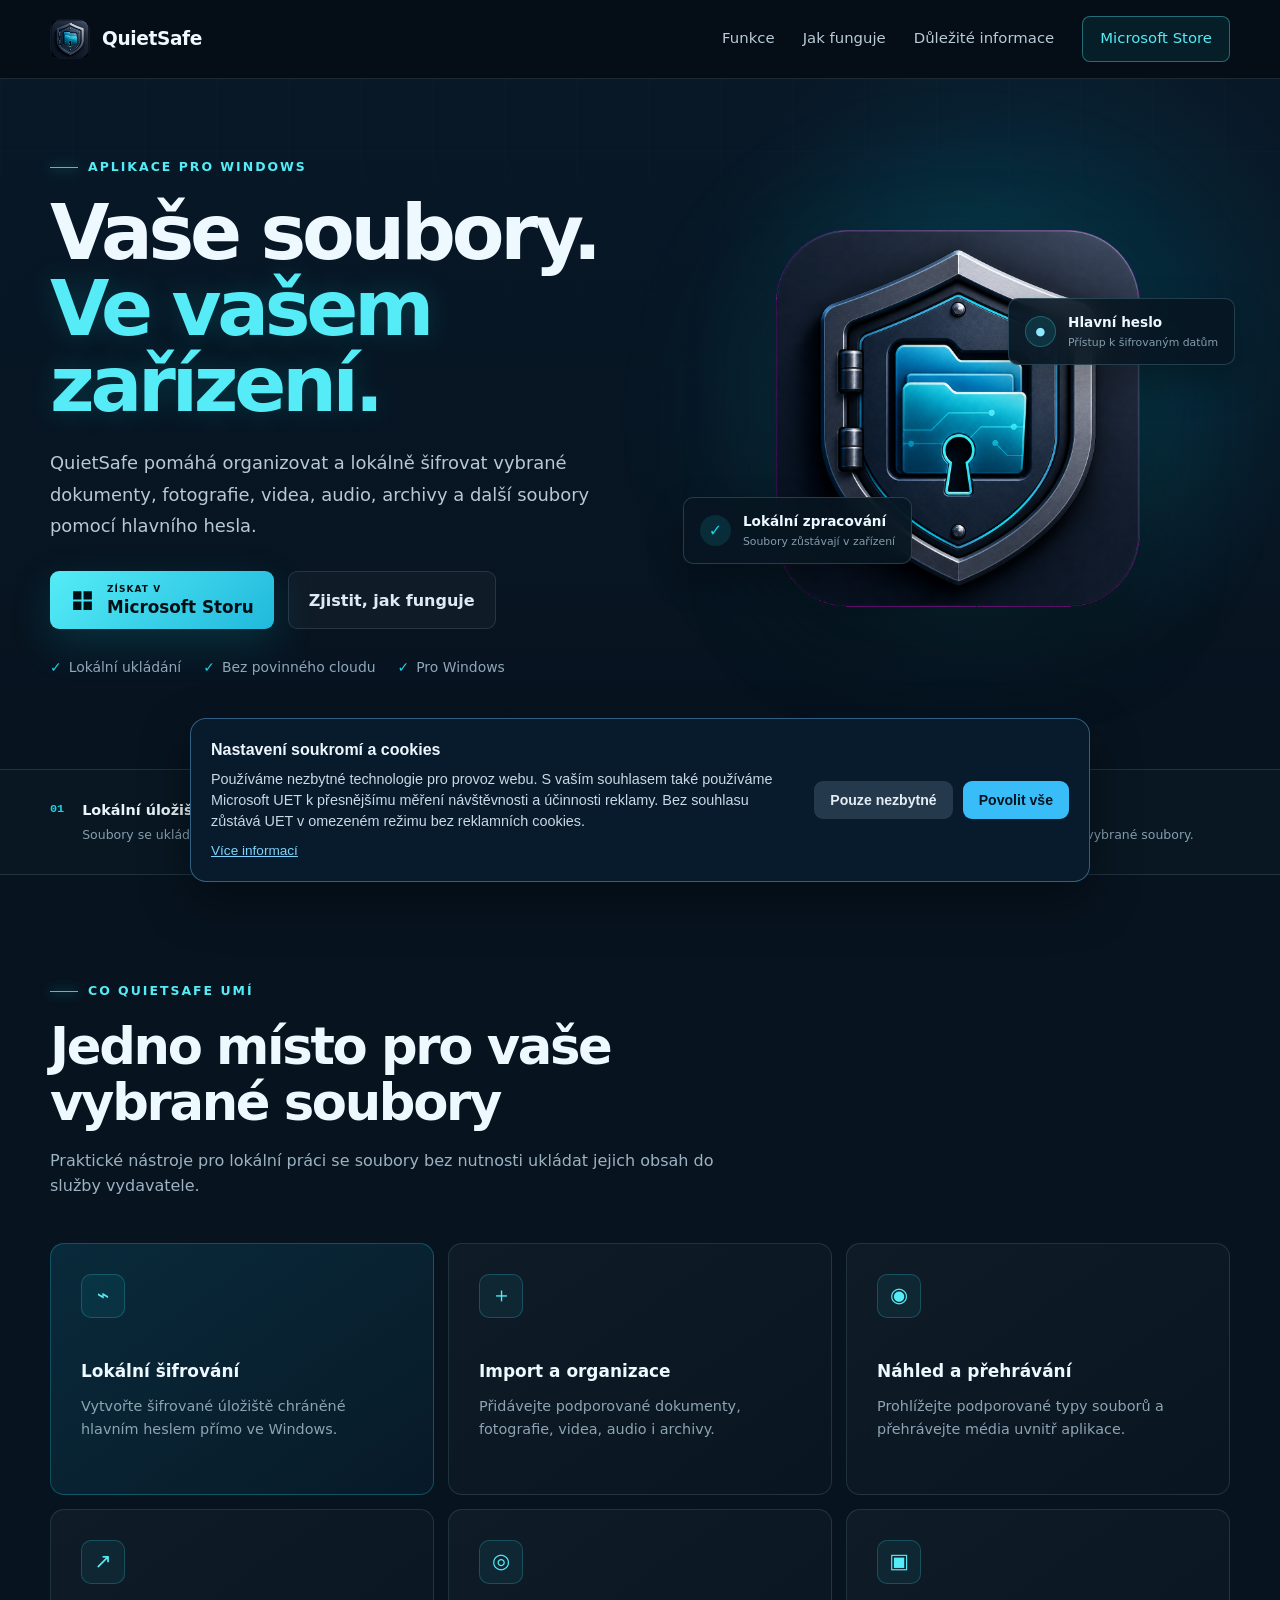
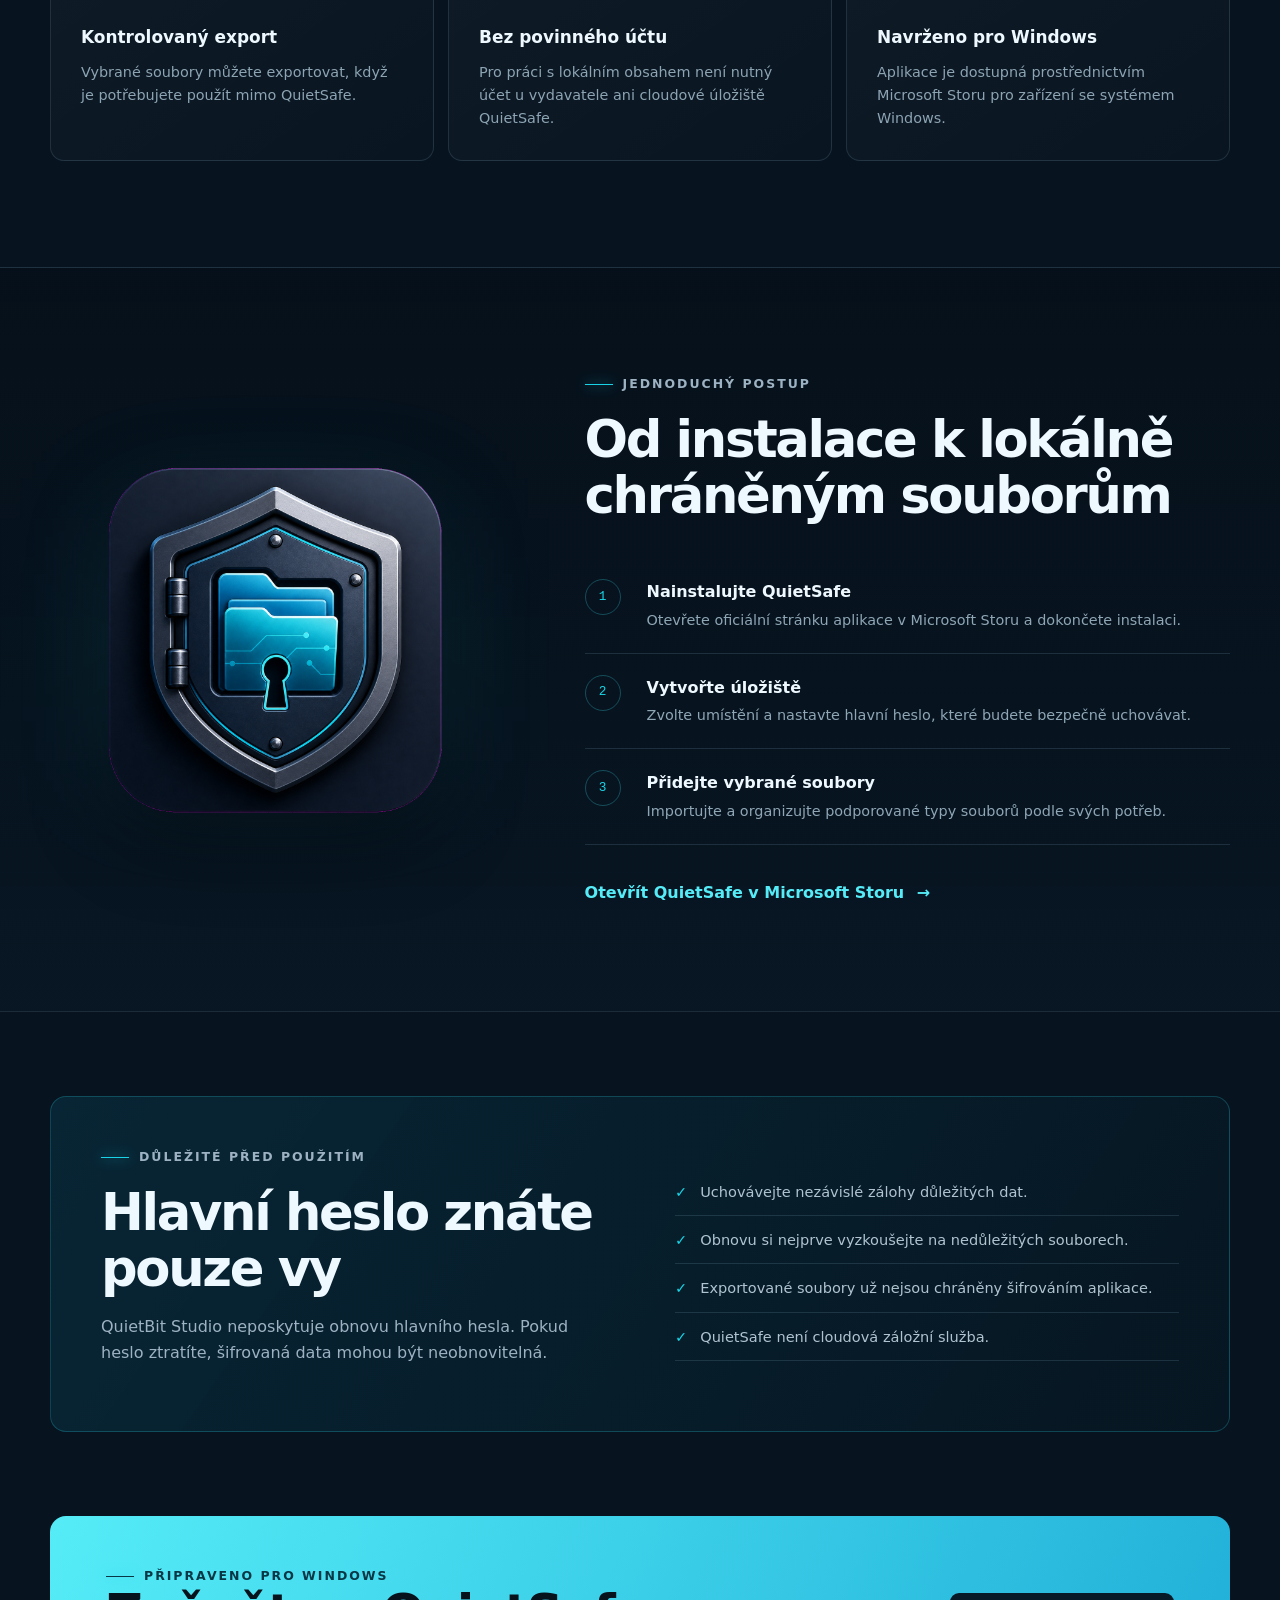
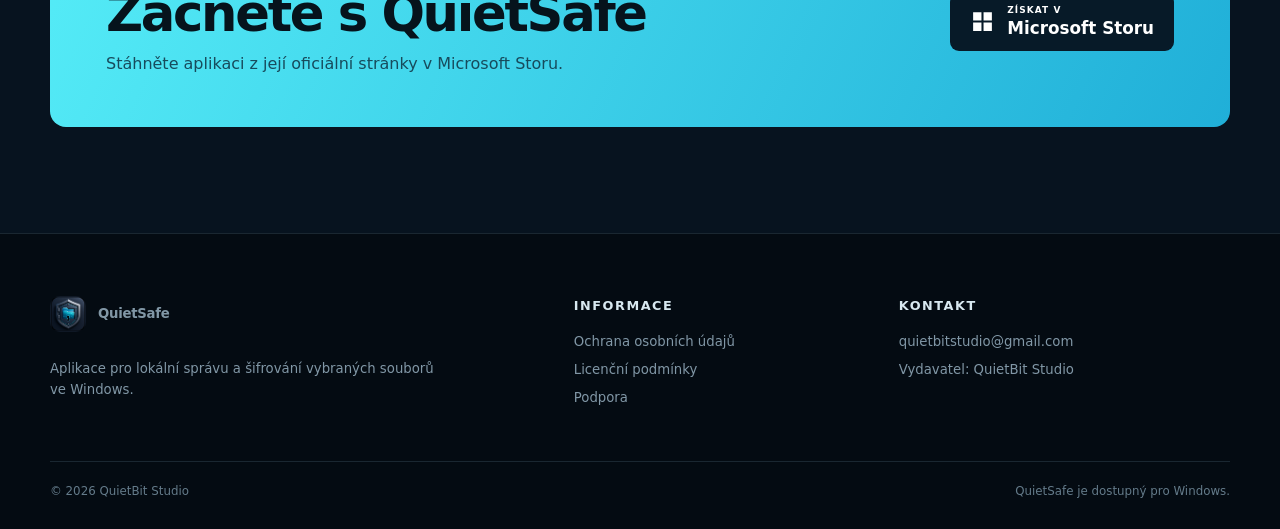
==== index.html @ f108e429 "Add branded favicon and Google Ads logo" ====
<!doctype html>
<html lang="cs">
<head>
  <!-- Google tag (gtag.js) -->
  <script async src="https://www.googletagmanager.com/gtag/js?id=AW-18332590954"></script>
  <script>
    window.dataLayer = window.dataLayer || [];
    function gtag(){dataLayer.push(arguments);}
    gtag('js', new Date());

    gtag('config', 'AW-18332590954');
  </script>
  <meta charset="utf-8">
  <meta name="viewport" content="width=device-width, initial-scale=1">
  <title>QuietSafe pro Windows | Lokální šifrování souborů</title>
  <meta name="description" content="QuietSafe pomáhá spravovat a lokálně šifrovat vybrané dokumenty, fotografie a další soubory ve Windows. Stáhněte aplikaci z Microsoft Storu.">
  <link rel="canonical" href="https://quietbitstudio.cz/">
  <meta property="og:type" content="website">
  <meta property="og:locale" content="cs_CZ">
  <meta property="og:title" content="QuietSafe pro Windows">
  <meta property="og:description" content="Lokální správa a šifrování vybraných souborů ve Windows.">
  <meta property="og:url" content="https://quietbitstudio.cz/">
  <meta property="og:image" content="https://quietbitstudio.cz/assets/quietsafe-cover.png">
  <meta name="theme-color" content="#07131f">
  <link rel="icon" type="image/png" sizes="96x96" href="/favicon-96x96.png">
  <link rel="apple-touch-icon" sizes="180x180" href="/apple-touch-icon.png">
  <link rel="stylesheet" href="styles.css">
  <link rel="stylesheet" href="uet-consent.css">
  <script src="uet-consent.js"></script>
  <script type="application/ld+json">
  {
    "@context": "https://schema.org",
    "@type": "SoftwareApplication",
    "name": "QuietSafe",
    "applicationCategory": "SecurityApplication",
    "operatingSystem": "Windows",
    "description": "Aplikace pro lokální správu a šifrování vybraných souborů ve Windows.",
    "publisher": {
      "@type": "Organization",
      "name": "QuietBit Studio",
      "url": "https://quietbitstudio.cz/",
      "logo": "https://quietbitstudio.cz/assets/quietsafe-business-logo-1200.png"
    },
    "downloadUrl": "https://apps.microsoft.com/detail/9PLM3BWGZHS3?hl=cs-CZ&gl=CZ"
  }
  </script>
</head>
<body>
  <a class="skip-link" href="#obsah">Přejít na obsah</a>
  <header class="site-header">
    <div class="container nav-wrap">
      <a class="brand" href="#top" aria-label="QuietSafe – úvod">
        <img src="assets/quietsafe-icon.png" alt="" width="40" height="40">
        <span>QuietSafe</span>
      </a>
      <nav aria-label="Hlavní navigace">
        <a href="#funkce">Funkce</a>
        <a href="#jak-funguje">Jak funguje</a>
        <a href="#dulezite">Důležité informace</a>
        <a class="nav-cta" href="https://apps.microsoft.com/detail/9PLM3BWGZHS3?hl=cs-CZ&gl=CZ">Microsoft Store</a>
      </nav>
    </div>
  </header>

  <main id="obsah">
    <section class="hero" id="top">
      <div class="container hero-grid">
        <div class="hero-copy">
          <p class="eyebrow"><span></span> Aplikace pro Windows</p>
          <h1>Vaše soubory.<br><em>Ve vašem zařízení.</em></h1>
          <p class="hero-lead">QuietSafe pomáhá organizovat a lokálně šifrovat vybrané dokumenty, fotografie, videa, audio, archivy a další soubory pomocí hlavního hesla.</p>
          <div class="hero-actions">
            <a class="button primary" href="https://apps.microsoft.com/detail/9PLM3BWGZHS3?hl=cs-CZ&gl=CZ">
              <svg aria-hidden="true" viewBox="0 0 24 24"><path d="M3 3h8v8H3V3Zm10 0h8v8h-8V3ZM3 13h8v8H3v-8Zm10 0h8v8h-8v-8Z"/></svg>
              <span><small>ZÍSKAT V</small>Microsoft Storu</span>
            </a>
            <a class="button secondary" href="#jak-funguje">Zjistit, jak funguje</a>
          </div>
          <ul class="hero-points" aria-label="Hlavní vlastnosti">
            <li>Lokální ukládání</li>
            <li>Bez povinného cloudu</li>
            <li>Pro Windows</li>
          </ul>
        </div>
        <div class="hero-visual" aria-label="Ilustrace aplikace QuietSafe">
          <div class="glow"></div>
          <img src="assets/quietsafe-shield-clean.png" alt="Symbol QuietSafe – složky uvnitř ochranného štítu" width="1254" height="1254">
          <div class="status-card status-one"><span class="status-icon">✓</span><div><strong>Lokální zpracování</strong><small>Soubory zůstávají v zařízení</small></div></div>
          <div class="status-card status-two"><span class="status-icon key">●</span><div><strong>Hlavní heslo</strong><small>Přístup k šifrovaným datům</small></div></div>
        </div>
      </div>
    </section>

    <section class="trust-strip" aria-label="Shrnutí ochrany soukromí">
      <div class="container trust-grid">
        <div><strong>01</strong><span><b>Lokální úložiště</b>Soubory se ukládají na vašem zařízení.</span></div>
        <div><strong>02</strong><span><b>Bez služby QuietSafe Cloud</b>Soubory ani klíče se neposílají vydavateli.</span></div>
        <div><strong>03</strong><span><b>Vy rozhodujete</b>Importujete a exportujete jen vybrané soubory.</span></div>
      </div>
    </section>

    <section class="section" id="funkce">
      <div class="container">
        <div class="section-heading">
          <p class="eyebrow"><span></span> Co QuietSafe umí</p>
          <h2>Jedno místo pro vaše vybrané soubory</h2>
          <p>Praktické nástroje pro lokální práci se soubory bez nutnosti ukládat jejich obsah do služby vydavatele.</p>
        </div>
        <div class="feature-grid">
          <article class="feature-card featured">
            <div class="feature-icon">⌁</div>
            <h3>Lokální šifrování</h3>
            <p>Vytvořte šifrované úložiště chráněné hlavním heslem přímo ve Windows.</p>
          </article>
          <article class="feature-card">
            <div class="feature-icon">＋</div>
            <h3>Import a organizace</h3>
            <p>Přidávejte podporované dokumenty, fotografie, videa, audio i archivy.</p>
          </article>
          <article class="feature-card">
            <div class="feature-icon">◉</div>
            <h3>Náhled a přehrávání</h3>
            <p>Prohlížejte podporované typy souborů a přehrávejte média uvnitř aplikace.</p>
          </article>
          <article class="feature-card">
            <div class="feature-icon">↗</div>
            <h3>Kontrolovaný export</h3>
            <p>Vybrané soubory můžete exportovat, když je potřebujete použít mimo QuietSafe.</p>
          </article>
          <article class="feature-card">
            <div class="feature-icon">◎</div>
            <h3>Bez povinného účtu</h3>
            <p>Pro práci s lokálním obsahem není nutný účet u vydavatele ani cloudové úložiště QuietSafe.</p>
          </article>
          <article class="feature-card">
            <div class="feature-icon">▣</div>
            <h3>Navrženo pro Windows</h3>
            <p>Aplikace je dostupná prostřednictvím Microsoft Storu pro zařízení se systémem Windows.</p>
          </article>
        </div>
      </div>
    </section>

    <section class="section process-section" id="jak-funguje">
      <div class="container process-grid">
        <div class="process-art">
          <img src="assets/quietsafe-shield-clean.png" alt="Ikona QuietSafe s ochranným štítem a složkami" width="1254" height="1254" loading="lazy">
        </div>
        <div class="process-copy">
          <p class="eyebrow"><span></span> Jednoduchý postup</p>
          <h2>Od instalace k lokálně chráněným souborům</h2>
          <ol class="steps">
            <li><span>1</span><div><h3>Nainstalujte QuietSafe</h3><p>Otevřete oficiální stránku aplikace v Microsoft Storu a dokončete instalaci.</p></div></li>
            <li><span>2</span><div><h3>Vytvořte úložiště</h3><p>Zvolte umístění a nastavte hlavní heslo, které budete bezpečně uchovávat.</p></div></li>
            <li><span>3</span><div><h3>Přidejte vybrané soubory</h3><p>Importujte a organizujte podporované typy souborů podle svých potřeb.</p></div></li>
          </ol>
          <a class="text-link" href="https://apps.microsoft.com/detail/9PLM3BWGZHS3?hl=cs-CZ&gl=CZ">Otevřít QuietSafe v Microsoft Storu <span>→</span></a>
        </div>
      </div>
    </section>

    <section class="section notice-section" id="dulezite">
      <div class="container notice-wrap">
        <div>
          <p class="eyebrow"><span></span> Důležité před použitím</p>
          <h2>Hlavní heslo znáte pouze vy</h2>
          <p>QuietBit Studio neposkytuje obnovu hlavního hesla. Pokud heslo ztratíte, šifrovaná data mohou být neobnovitelná.</p>
        </div>
        <ul>
          <li><span>✓</span> Uchovávejte nezávislé zálohy důležitých dat.</li>
          <li><span>✓</span> Obnovu si nejprve vyzkoušejte na nedůležitých souborech.</li>
          <li><span>✓</span> Exportované soubory už nejsou chráněny šifrováním aplikace.</li>
          <li><span>✓</span> QuietSafe není cloudová záložní služba.</li>
        </ul>
      </div>
    </section>

    <section class="section cta-section">
      <div class="container cta-box">
        <div>
          <p class="eyebrow"><span></span> Připraveno pro Windows</p>
          <h2>Začněte s QuietSafe</h2>
          <p>Stáhněte aplikaci z její oficiální stránky v Microsoft Storu.</p>
        </div>
        <a class="button primary" href="https://apps.microsoft.com/detail/9PLM3BWGZHS3?hl=cs-CZ&gl=CZ">
          <svg aria-hidden="true" viewBox="0 0 24 24"><path d="M3 3h8v8H3V3Zm10 0h8v8h-8V3ZM3 13h8v8H3v-8Zm10 0h8v8h-8v-8Z"/></svg>
          <span><small>ZÍSKAT V</small>Microsoft Storu</span>
        </a>
      </div>
    </section>
  </main>

  <footer>
    <div class="container footer-grid">
      <div class="footer-brand">
        <a class="brand" href="#top"><img src="assets/quietsafe-icon.png" alt="" width="36" height="36"><span>QuietSafe</span></a>
        <p>Aplikace pro lokální správu a šifrování vybraných souborů ve Windows.</p>
      </div>
      <div><h3>Informace</h3><a href="privacy-policy.html">Ochrana osobních údajů</a><a href="terms.html">Licenční podmínky</a><a href="support.html">Podpora</a></div>
      <div><h3>Kontakt</h3><a href="mailto:quietbitstudio@gmail.com">quietbitstudio@gmail.com</a><p>Vydavatel: QuietBit Studio</p></div>
    </div>
    <div class="container footer-bottom"><span>© <span id="year">2026</span> QuietBit Studio</span><span>QuietSafe je dostupný pro Windows.</span></div>
  </footer>
  <script>document.getElementById('year').textContent = new Date().getFullYear();</script>
</body>
</html>
---- styles.css ----
:root {
  --bg: #07131f;
  --bg-deep: #040b12;
  --panel: #0d1e2d;
  --panel-2: #10283a;
  --line: rgba(151, 199, 225, .15);
  --text: #eef8ff;
  --muted: #9db2c2;
  --cyan: #19d4e6;
  --cyan-2: #55ecf7;
  --blue: #2284d8;
  --max: 1180px;
}

* { box-sizing: border-box; }
html { scroll-behavior: smooth; }
body { margin: 0; color: var(--text); background: var(--bg); font-family: Inter, ui-sans-serif, system-ui, -apple-system, BlinkMacSystemFont, "Segoe UI", sans-serif; line-height: 1.6; }
a { color: inherit; }
img { max-width: 100%; display: block; }
.container { width: min(var(--max), calc(100% - 40px)); margin-inline: auto; }
.skip-link { position: fixed; z-index: 100; top: 8px; left: 8px; padding: 10px 14px; background: white; color: #08131e; transform: translateY(-140%); }
.skip-link:focus { transform: none; }

.site-header { position: sticky; top: 0; z-index: 20; backdrop-filter: blur(18px); background: rgba(5, 14, 23, .82); border-bottom: 1px solid var(--line); }
.nav-wrap { height: 78px; display: flex; align-items: center; justify-content: space-between; gap: 24px; }
.brand { display: inline-flex; align-items: center; gap: 12px; text-decoration: none; font-weight: 750; letter-spacing: -.02em; font-size: 1.16rem; }
.brand img { border-radius: 10px; }
nav { display: flex; align-items: center; gap: 28px; }
nav a { text-decoration: none; color: #b9cbd7; font-size: .93rem; transition: .2s ease; }
nav a:hover { color: white; }
.nav-cta { padding: 10px 17px; border: 1px solid rgba(84, 232, 245, .38); border-radius: 8px; background: rgba(25, 212, 230, .08); color: var(--cyan-2); }

.hero { position: relative; overflow: hidden; background: radial-gradient(circle at 80% 38%, rgba(0, 183, 219, .18), transparent 30%), linear-gradient(180deg, #081827 0%, #07131f 100%); }
.hero::before { content: ""; position: absolute; inset: 0; opacity: .08; pointer-events: none; background-image: linear-gradient(rgba(255,255,255,.12) 1px, transparent 1px), linear-gradient(90deg, rgba(255,255,255,.12) 1px, transparent 1px); background-size: 72px 72px; mask-image: linear-gradient(to bottom, black, transparent 82%); }
.hero-grid { position: relative; min-height: 690px; display: grid; grid-template-columns: 1.03fr .97fr; align-items: center; gap: 52px; padding-block: 64px 76px; }
.eyebrow { display: flex; align-items: center; gap: 10px; margin: 0 0 18px; color: var(--cyan-2); font-size: .78rem; font-weight: 800; text-transform: uppercase; letter-spacing: .16em; }
.eyebrow span { width: 28px; height: 1px; background: var(--cyan); box-shadow: 0 0 12px var(--cyan); }
h1, h2, h3, p { margin-top: 0; }
h1 { margin-bottom: 24px; max-width: 720px; font-size: clamp(3.4rem, 6vw, 5.7rem); line-height: .99; letter-spacing: -.055em; font-weight: 760; }
h1 em { color: var(--cyan-2); font-style: normal; text-shadow: 0 0 28px rgba(24, 217, 233, .18); }
.hero-lead { max-width: 650px; color: #b7c9d5; font-size: 1.12rem; line-height: 1.75; }
.hero-actions { display: flex; gap: 14px; align-items: stretch; margin-top: 30px; }
.button { min-height: 58px; display: inline-flex; justify-content: center; align-items: center; gap: 12px; padding: 11px 20px; border-radius: 9px; text-decoration: none; font-weight: 720; transition: transform .2s ease, box-shadow .2s ease, border-color .2s ease; }
.button:hover { transform: translateY(-2px); }
.button.primary { color: #021015; background: linear-gradient(135deg, var(--cyan-2), #21b9dc); box-shadow: 0 14px 40px rgba(19, 192, 216, .17); }
.button.primary:hover { box-shadow: 0 16px 46px rgba(19, 192, 216, .29); }
.button.secondary { border: 1px solid var(--line); color: #dcebf4; background: rgba(255,255,255,.035); }
.button.secondary:hover { border-color: rgba(85, 236, 247, .35); }
.button svg { width: 25px; height: 25px; fill: currentColor; }
.button span { display: flex; flex-direction: column; line-height: 1.08; font-size: 1.05rem; }
.button small { margin-bottom: 3px; font-size: .56rem; letter-spacing: .12em; }
.hero-points { display: flex; flex-wrap: wrap; gap: 12px 22px; padding: 0; margin: 27px 0 0; list-style: none; color: #8fa8b8; font-size: .87rem; }
.hero-points li::before { content: "\2713"; margin-right: 7px; color: var(--cyan); }
.hero-visual { position: relative; min-height: 460px; display: grid; place-items: center; }
.hero-visual .glow { position: absolute; width: 64%; aspect-ratio: 1; border-radius: 50%; background: rgba(17, 211, 232, .2); filter: blur(80px); }
.hero-visual > img { position: relative; width: min(76%, 430px); height: auto; aspect-ratio: 1; object-fit: contain; filter: drop-shadow(0 32px 42px rgba(0, 0, 0, .38)); }
.status-card { position: absolute; z-index: 2; display: flex; align-items: center; gap: 12px; min-width: 218px; padding: 13px 16px; border: 1px solid rgba(137, 213, 238, .21); border-radius: 10px; background: rgba(7, 22, 34, .88); box-shadow: 0 16px 35px rgba(0,0,0,.28); backdrop-filter: blur(12px); }
.status-one { left: 0; bottom: 84px; }
.status-two { right: -5px; top: 110px; }
.status-card strong, .status-card small { display: block; }
.status-card strong { font-size: .85rem; }
.status-card small { color: #859dad; font-size: .68rem; }
.status-icon { display: grid; place-items: center; width: 31px; height: 31px; border-radius: 50%; background: rgba(25, 212, 230, .12); color: var(--cyan); font-weight: 800; }
.status-icon.key { font-size: .7rem; color: #8ee8ff; box-shadow: inset 0 0 0 1px rgba(85, 236, 247, .25); }

.trust-strip { border-block: 1px solid var(--line); background: #081722; }
.trust-grid { display: grid; grid-template-columns: repeat(3, 1fr); }
.trust-grid > div { display: flex; gap: 18px; align-items: flex-start; padding: 30px 30px; border-right: 1px solid var(--line); }
.trust-grid > div:first-child { padding-left: 0; }
.trust-grid > div:last-child { border-right: 0; }
.trust-grid strong { color: var(--cyan); font-family: ui-monospace, SFMono-Regular, Menlo, monospace; font-size: .74rem; }
.trust-grid span, .trust-grid b { display: block; }
.trust-grid b { margin-bottom: 4px; color: #eaf5fb; font-size: .9rem; }
.trust-grid span { color: #869eae; font-size: .78rem; line-height: 1.5; }

.section { padding-block: 106px; }
.section-heading { max-width: 700px; margin-bottom: 44px; }
.section-heading h2, .process-copy h2, .notice-wrap h2, .cta-box h2 { margin-bottom: 18px; font-size: clamp(2.25rem, 4vw, 3.55rem); line-height: 1.08; letter-spacing: -.045em; }
.section-heading > p:last-child, .process-copy > p, .notice-wrap p, .cta-box p { color: var(--muted); }
.feature-grid { display: grid; grid-template-columns: repeat(3, 1fr); gap: 14px; }
.feature-card { min-height: 252px; padding: 30px; border: 1px solid var(--line); border-radius: 14px; background: linear-gradient(145deg, rgba(255,255,255,.035), rgba(255,255,255,.012)); }
.feature-card.featured { border-color: rgba(34, 210, 229, .28); background: linear-gradient(145deg, rgba(15, 93, 119, .32), rgba(10, 38, 55, .38)); }
.feature-icon { width: 44px; height: 44px; display: grid; place-items: center; margin-bottom: 40px; border: 1px solid rgba(54, 218, 234, .24); border-radius: 10px; background: rgba(24, 204, 224, .07); color: var(--cyan-2); font-size: 1.3rem; }
.feature-card h3 { margin-bottom: 10px; font-size: 1.06rem; }
.feature-card p { margin: 0; color: #8da4b3; font-size: .9rem; }

.process-section { background: linear-gradient(180deg, rgba(2, 10, 17, .35), rgba(13, 35, 50, .22)); border-block: 1px solid var(--line); }
.process-grid { display: grid; grid-template-columns: .82fr 1.18fr; gap: 86px; align-items: center; }
.process-art { position: relative; width: 100%; max-width: 380px; margin-inline: auto; }
.process-art::before { content: ""; position: absolute; inset: 18% 10%; background: rgba(24, 217, 233, .17); filter: blur(60px); }
.process-art img { position: relative; display: block; width: 100%; height: auto; aspect-ratio: 1; object-fit: contain; filter: drop-shadow(0 28px 40px rgba(0, 0, 0, .34)); }
.steps { padding: 0; margin: 35px 0; list-style: none; }
.steps li { display: grid; grid-template-columns: 42px 1fr; gap: 20px; padding: 21px 0; border-bottom: 1px solid var(--line); }
.steps li > span { width: 36px; height: 36px; display: grid; place-items: center; border: 1px solid rgba(60, 222, 236, .28); border-radius: 50%; color: var(--cyan); font-family: ui-monospace, monospace; font-size: .8rem; }
.steps h3 { margin-bottom: 4px; font-size: 1rem; }
.steps p { margin: 0; color: #8fa6b5; font-size: .9rem; }
.text-link { color: var(--cyan-2); text-decoration: none; font-weight: 700; }
.text-link span { display: inline-block; margin-left: 7px; transition: transform .2s ease; }
.text-link:hover span { transform: translateX(4px); }

.notice-section { padding-block: 84px; }
.notice-wrap { display: grid; grid-template-columns: 1fr 1fr; gap: 70px; padding: 50px; border: 1px solid rgba(44, 215, 232, .23); border-radius: 16px; background: linear-gradient(125deg, rgba(9, 53, 72, .55), rgba(7, 24, 35, .68)); }
.notice-wrap ul { align-self: center; padding: 0; margin: 0; list-style: none; }
.notice-wrap li { display: flex; gap: 13px; padding: 12px 0; border-bottom: 1px solid var(--line); color: #b0c4d0; font-size: .91rem; }
.notice-wrap li span { color: var(--cyan); }

.cta-section { padding-top: 0; }
.cta-box { display: flex; align-items: center; justify-content: space-between; gap: 40px; padding: 50px 56px; border-radius: 16px; color: #06131c; background: linear-gradient(115deg, #55ecf7, #20afd8); }
.cta-box .eyebrow, .cta-box .eyebrow span { color: #073645; }
.cta-box .eyebrow span { background: #073645; }
.cta-box h2 { margin-bottom: 10px; }
.cta-box p { margin: 0; color: #174b5c; }
.cta-box .button.primary { flex: 0 0 auto; color: white; background: #071a28; box-shadow: none; }

footer { border-top: 1px solid var(--line); background: var(--bg-deep); }
.footer-grid { display: grid; grid-template-columns: 1.4fr .8fr 1fr; gap: 60px; padding-block: 62px 46px; }
.footer-grid h3 { margin-bottom: 14px; color: #d8e8f0; font-size: .8rem; text-transform: uppercase; letter-spacing: .12em; }
.footer-grid p, .footer-grid a { color: #8197a6; font-size: .83rem; }
.footer-grid a:not(.brand) { display: block; margin: 7px 0; text-decoration: none; }
.footer-grid a:hover { color: var(--cyan-2); }
.footer-brand p { max-width: 390px; margin-top: 18px; }
.footer-bottom { display: flex; justify-content: space-between; gap: 20px; padding-block: 20px 28px; border-top: 1px solid var(--line); color: #647b8a; font-size: .74rem; }

@media (max-width: 900px) {
  nav a:not(.nav-cta) { display: none; }
  .hero-grid { grid-template-columns: 1fr; padding-top: 80px; }
  .hero-copy { max-width: 720px; }
  .hero-visual { min-height: 410px; }
  .hero-visual > img { width: min(70%, 400px); }
  .status-one { left: 10%; }
  .status-two { right: 8%; }
  .trust-grid { grid-template-columns: 1fr; }
  .trust-grid > div, .trust-grid > div:first-child { padding: 22px 0; border-right: 0; border-bottom: 1px solid var(--line); }
  .trust-grid > div:last-child { border-bottom: 0; }
  .feature-grid { grid-template-columns: repeat(2, 1fr); }
  .process-grid { grid-template-columns: 1fr; }
  .process-art { max-width: 330px; }
  .notice-wrap { grid-template-columns: 1fr; gap: 25px; }
  .cta-box { align-items: flex-start; flex-direction: column; }
}

@media (max-width: 620px) {
  body { overflow-x: hidden; }
  .container { width: min(calc(100% - 28px), var(--max)); }
  .nav-wrap { height: 68px; }
  .nav-cta { padding: 8px 11px; font-size: .8rem; }
  .brand { font-size: 1rem; }
  .brand img { width: 34px; height: 34px; }
  .hero-grid { min-height: auto; padding-block: 68px 60px; gap: 34px; }
  h1 { max-width: 100%; font-size: clamp(2.65rem, 12vw, 3.5rem); overflow-wrap: break-word; }
  .hero-lead { font-size: 1rem; }
  .hero-actions { flex-direction: column; }
  .hero-visual { min-height: 310px; }
  .hero-visual > img { width: 76%; }
  .status-card { min-width: 188px; padding: 10px 12px; }
  .status-one { left: 0; bottom: 24px; }
  .status-two { right: 0; top: 36px; }
  .section { padding-block: 78px; }
  .feature-grid { grid-template-columns: 1fr; }
  .feature-card { min-height: 220px; }
  .notice-wrap, .cta-box { padding: 32px 24px; }
  .footer-grid { grid-template-columns: 1fr; gap: 28px; }
  .footer-bottom { flex-direction: column; }
}

@media (max-width: 420px) {
  .nav-wrap { gap: 12px; }
  .nav-cta { max-width: 118px; white-space: nowrap; overflow: hidden; text-overflow: ellipsis; }
  .hero-points { gap: 9px 16px; }
  .status-card { min-width: 168px; }
}

@media (prefers-reduced-motion: reduce) {
  html { scroll-behavior: auto; }
  *, *::before, *::after { transition: none !important; }
}
---- uet-consent.css ----
.privacy-consent[hidden], .privacy-settings-button[hidden] { display: none !important; }
.privacy-consent { position: fixed; z-index: 10000; right: 18px; bottom: 18px; left: 18px; max-width: 900px; margin: 0 auto; color: #eef7ff; background: #071b2c; border: 1px solid rgba(99,179,237,.45); border-radius: 16px; box-shadow: 0 18px 50px rgba(0,0,0,.38); font-family: Arial,sans-serif; }
.privacy-consent__content { display: flex; align-items: center; justify-content: space-between; gap: 24px; padding: 18px 20px; }
.privacy-consent__copy strong { display: block; margin-bottom: 6px; font-size: 1rem; }
.privacy-consent__copy p { margin: 0 0 6px; color: #c9d9e6; font-size: .9rem; line-height: 1.45; }
.privacy-consent__copy a { color: #7dd3fc; font-size: .85rem; }
.privacy-consent__actions { display: flex; flex: 0 0 auto; gap: 10px; }
.privacy-consent__button, .privacy-settings-button { border: 0; border-radius: 9px; cursor: pointer; font: 700 .88rem/1 Arial,sans-serif; }
.privacy-consent__button { padding: 12px 16px; }
.privacy-consent__button--primary { color: #04131f; background: #38bdf8; }
.privacy-consent__button--secondary { color: #e5edf4; background: #24394b; }
.privacy-consent__button:focus-visible, .privacy-settings-button:focus-visible { outline: 3px solid #fbbf24; outline-offset: 3px; }
.privacy-settings-button { position: fixed; z-index: 9999; left: 14px; bottom: 14px; padding: 9px 12px; color: #d9e8f2; background: rgba(7,27,44,.94); border: 1px solid rgba(99,179,237,.35); }
@media (max-width:700px) { .privacy-consent__content { align-items: stretch; flex-direction: column; gap: 14px; } .privacy-consent__actions { display: grid; grid-template-columns: 1fr 1fr; } }
@media (max-width:420px) { .privacy-consent__actions { grid-template-columns: 1fr; } }
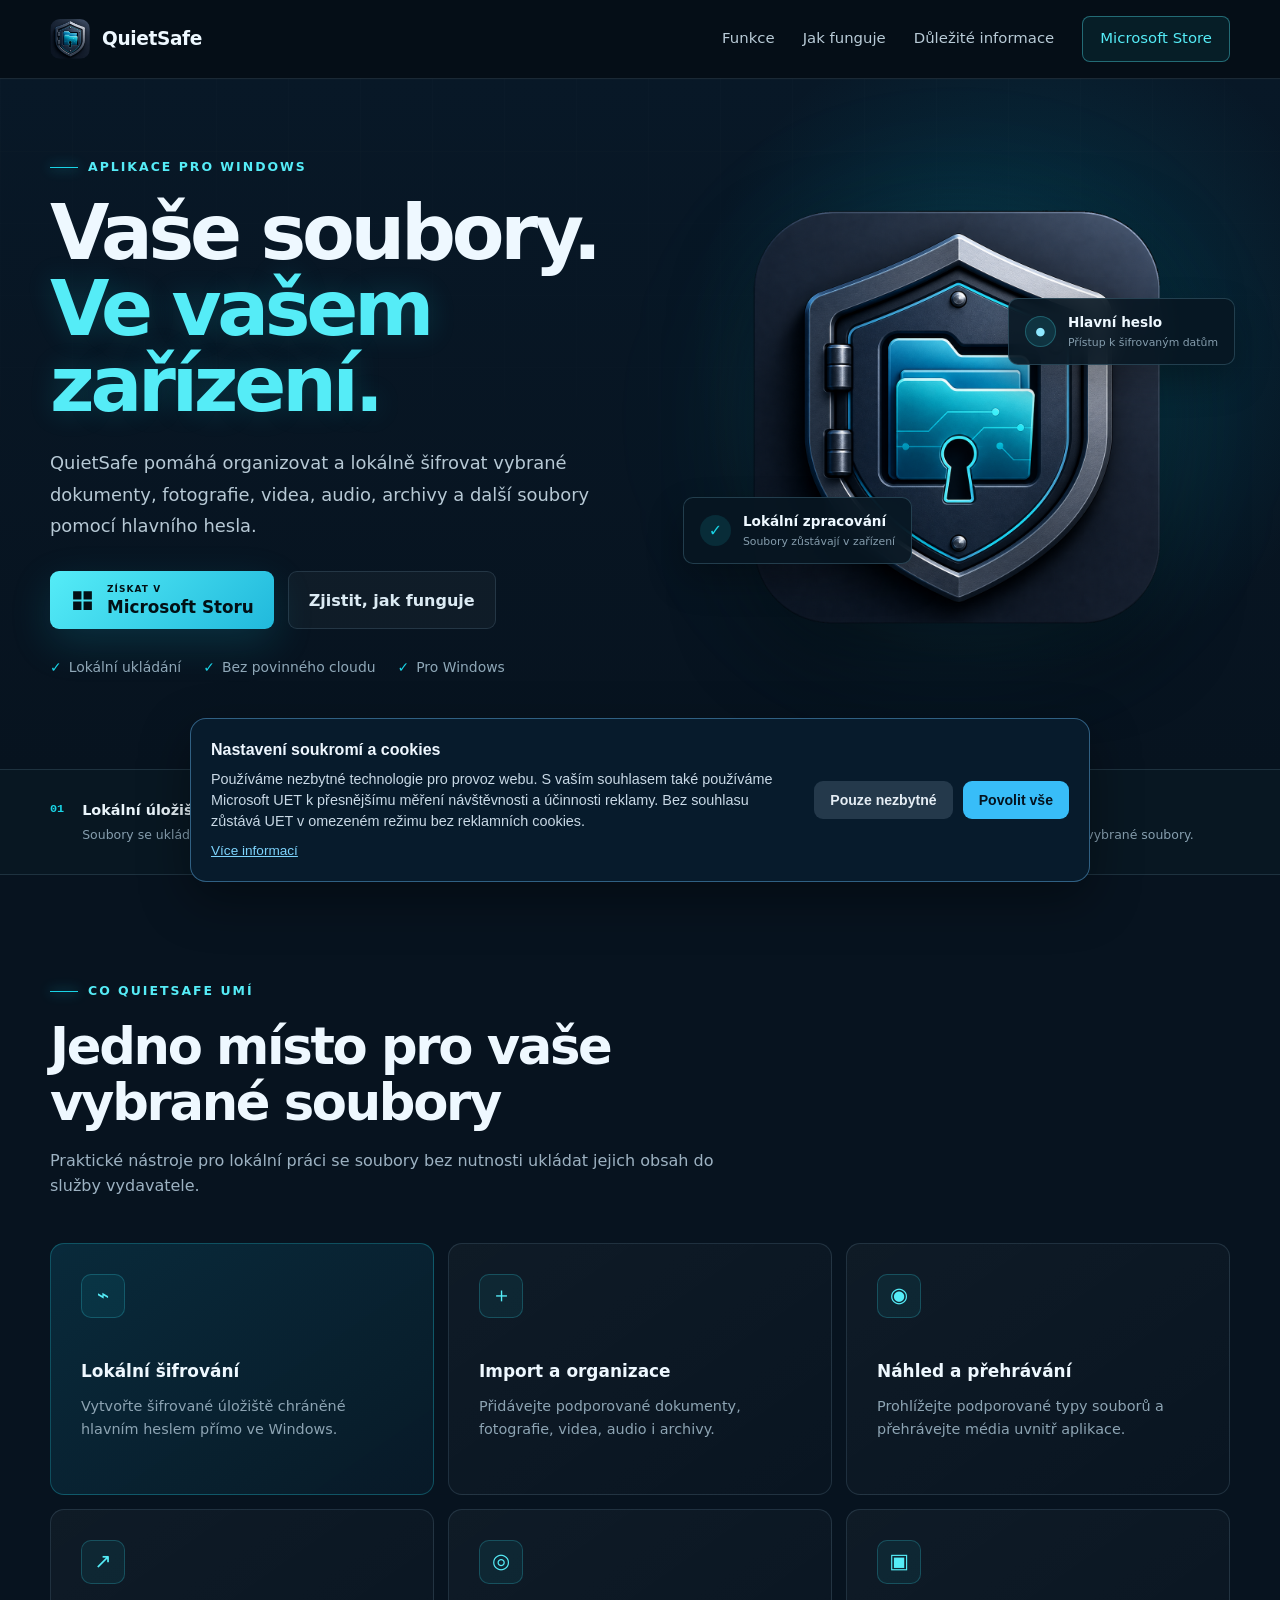
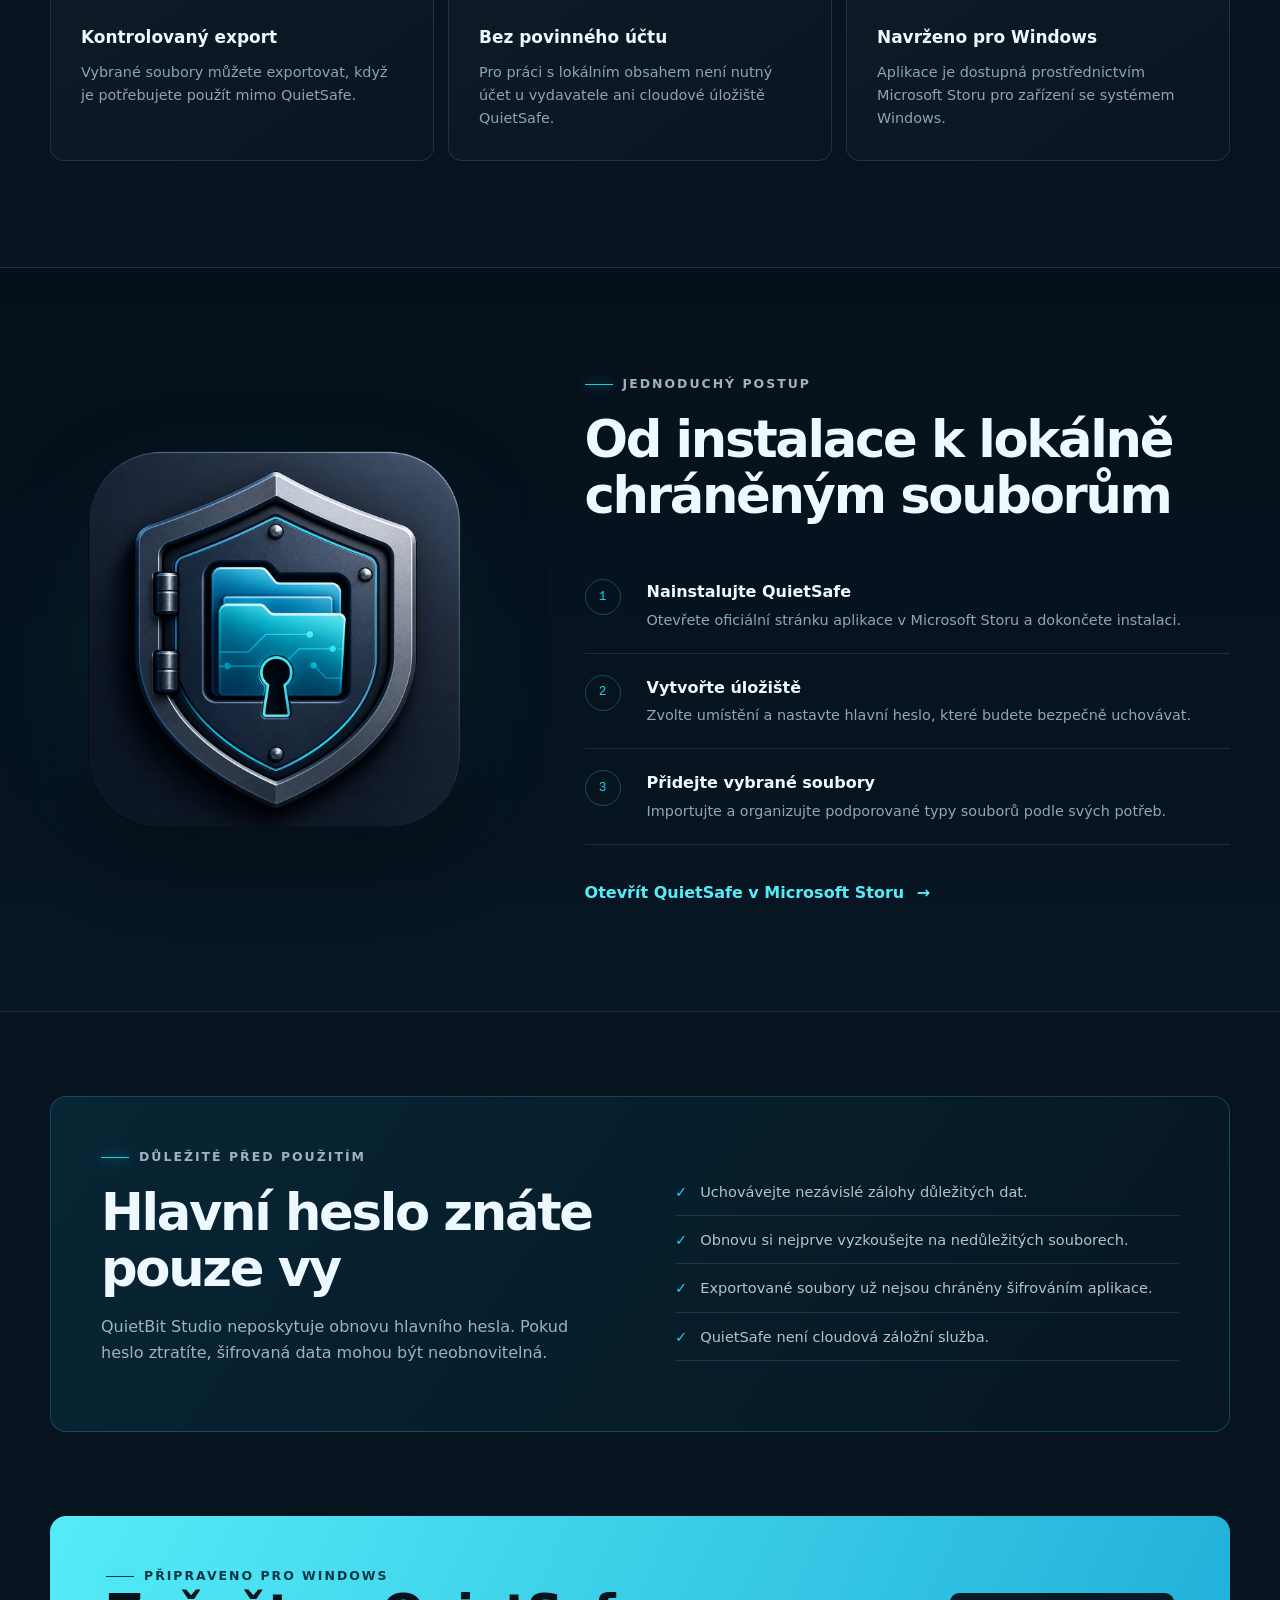
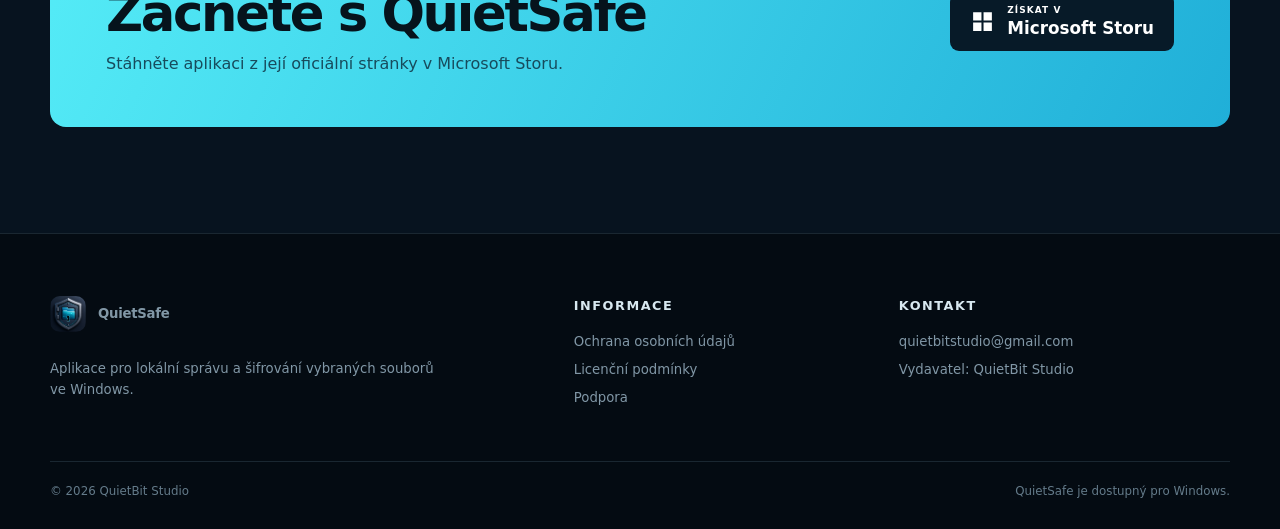
==== commit 42eeb4e6: "Replace website icons with clean source artwork" ====
--- a/index.html
+++ b/index.html
@@ -84,7 +84,7 @@
         </div>
         <div class="hero-visual" aria-label="Ilustrace aplikace QuietSafe">
           <div class="glow"></div>
-          <img src="assets/quietsafe-shield-clean.png" alt="Symbol QuietSafe – složky uvnitř ochranného štítu" width="1254" height="1254">
+          <img src="assets/quietsafe-shield-clean.png" alt="Symbol QuietSafe – složky uvnitř ochranného štítu" width="1080" height="1080">
           <div class="status-card status-one"><span class="status-icon">✓</span><div><strong>Lokální zpracování</strong><small>Soubory zůstávají v zařízení</small></div></div>
           <div class="status-card status-two"><span class="status-icon key">●</span><div><strong>Hlavní heslo</strong><small>Přístup k šifrovaným datům</small></div></div>
         </div>
@@ -144,7 +144,7 @@
     <section class="section process-section" id="jak-funguje">
       <div class="container process-grid">
         <div class="process-art">
-          <img src="assets/quietsafe-shield-clean.png" alt="Ikona QuietSafe s ochranným štítem a složkami" width="1254" height="1254" loading="lazy">
+          <img src="assets/quietsafe-shield-clean.png" alt="Ikona QuietSafe s ochranným štítem a složkami" width="1080" height="1080" loading="lazy">
         </div>
         <div class="process-copy">
           <p class="eyebrow"><span></span> Jednoduchý postup</p>
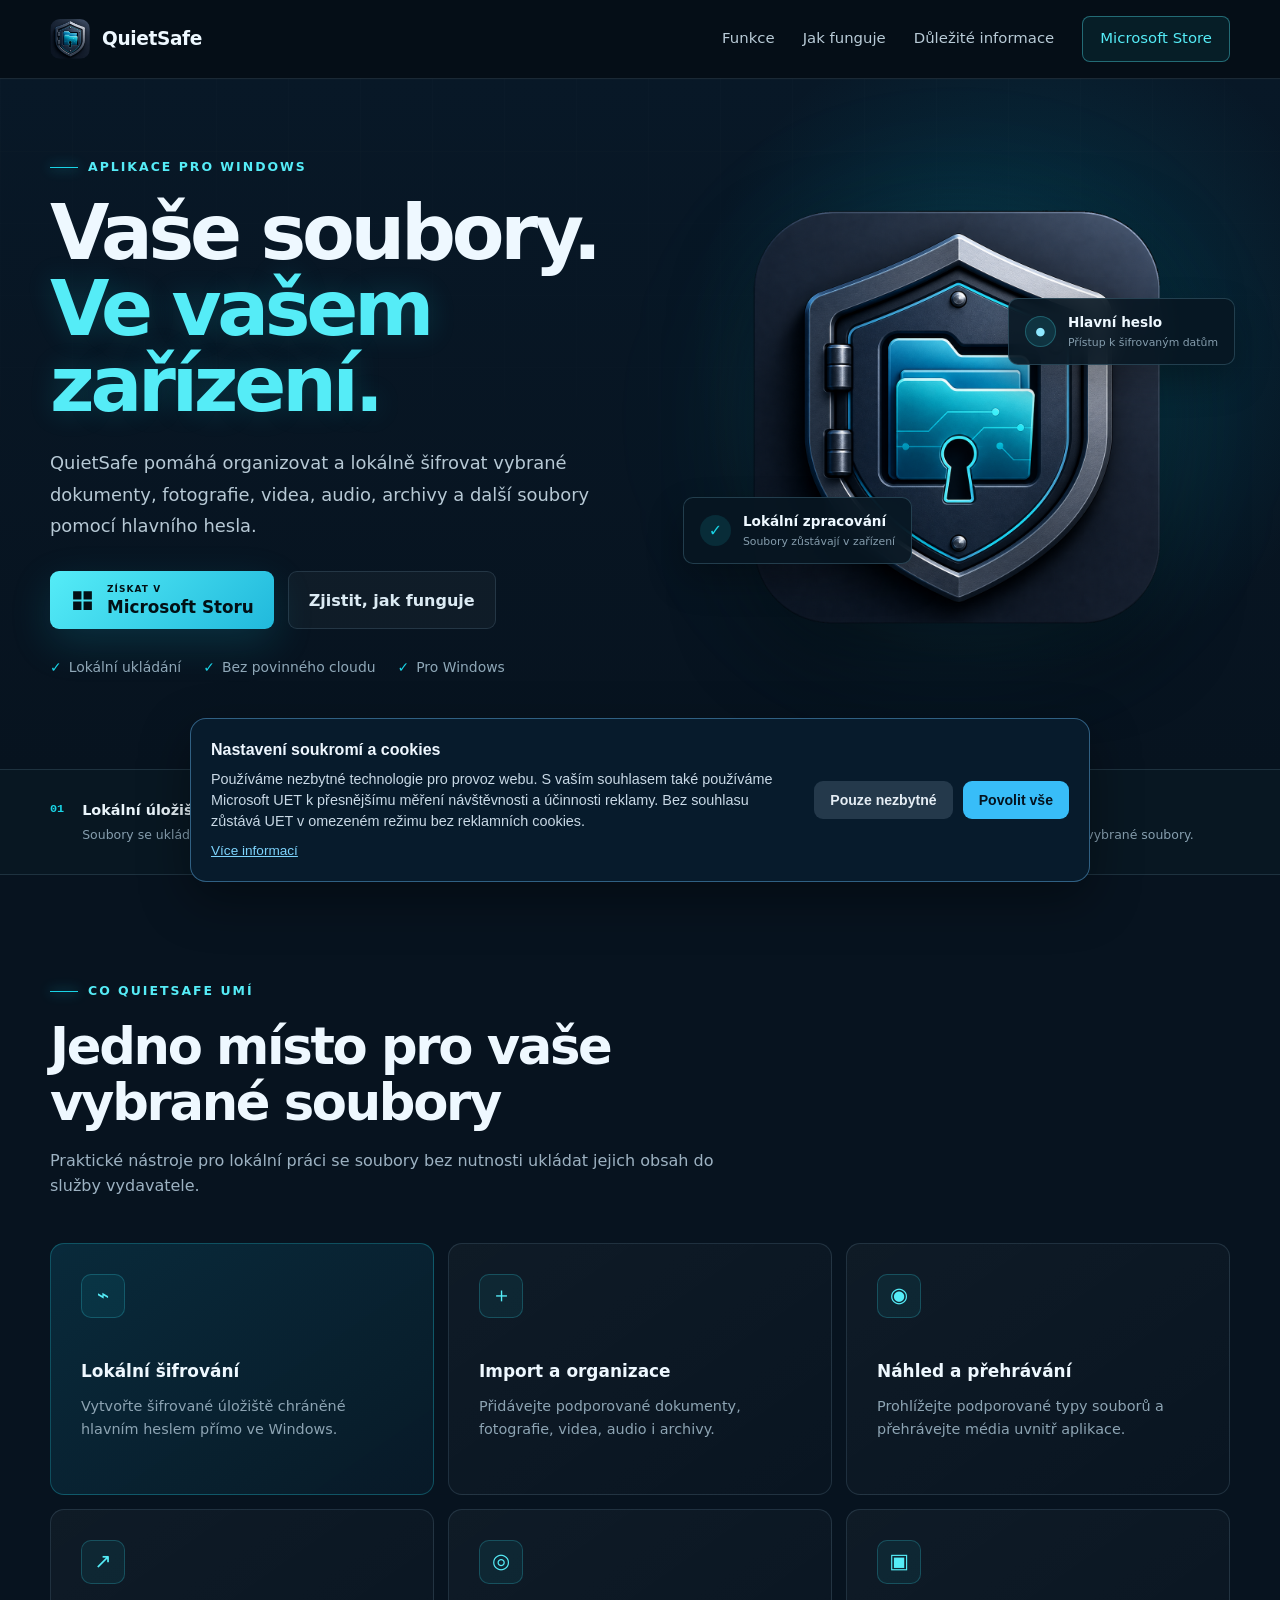
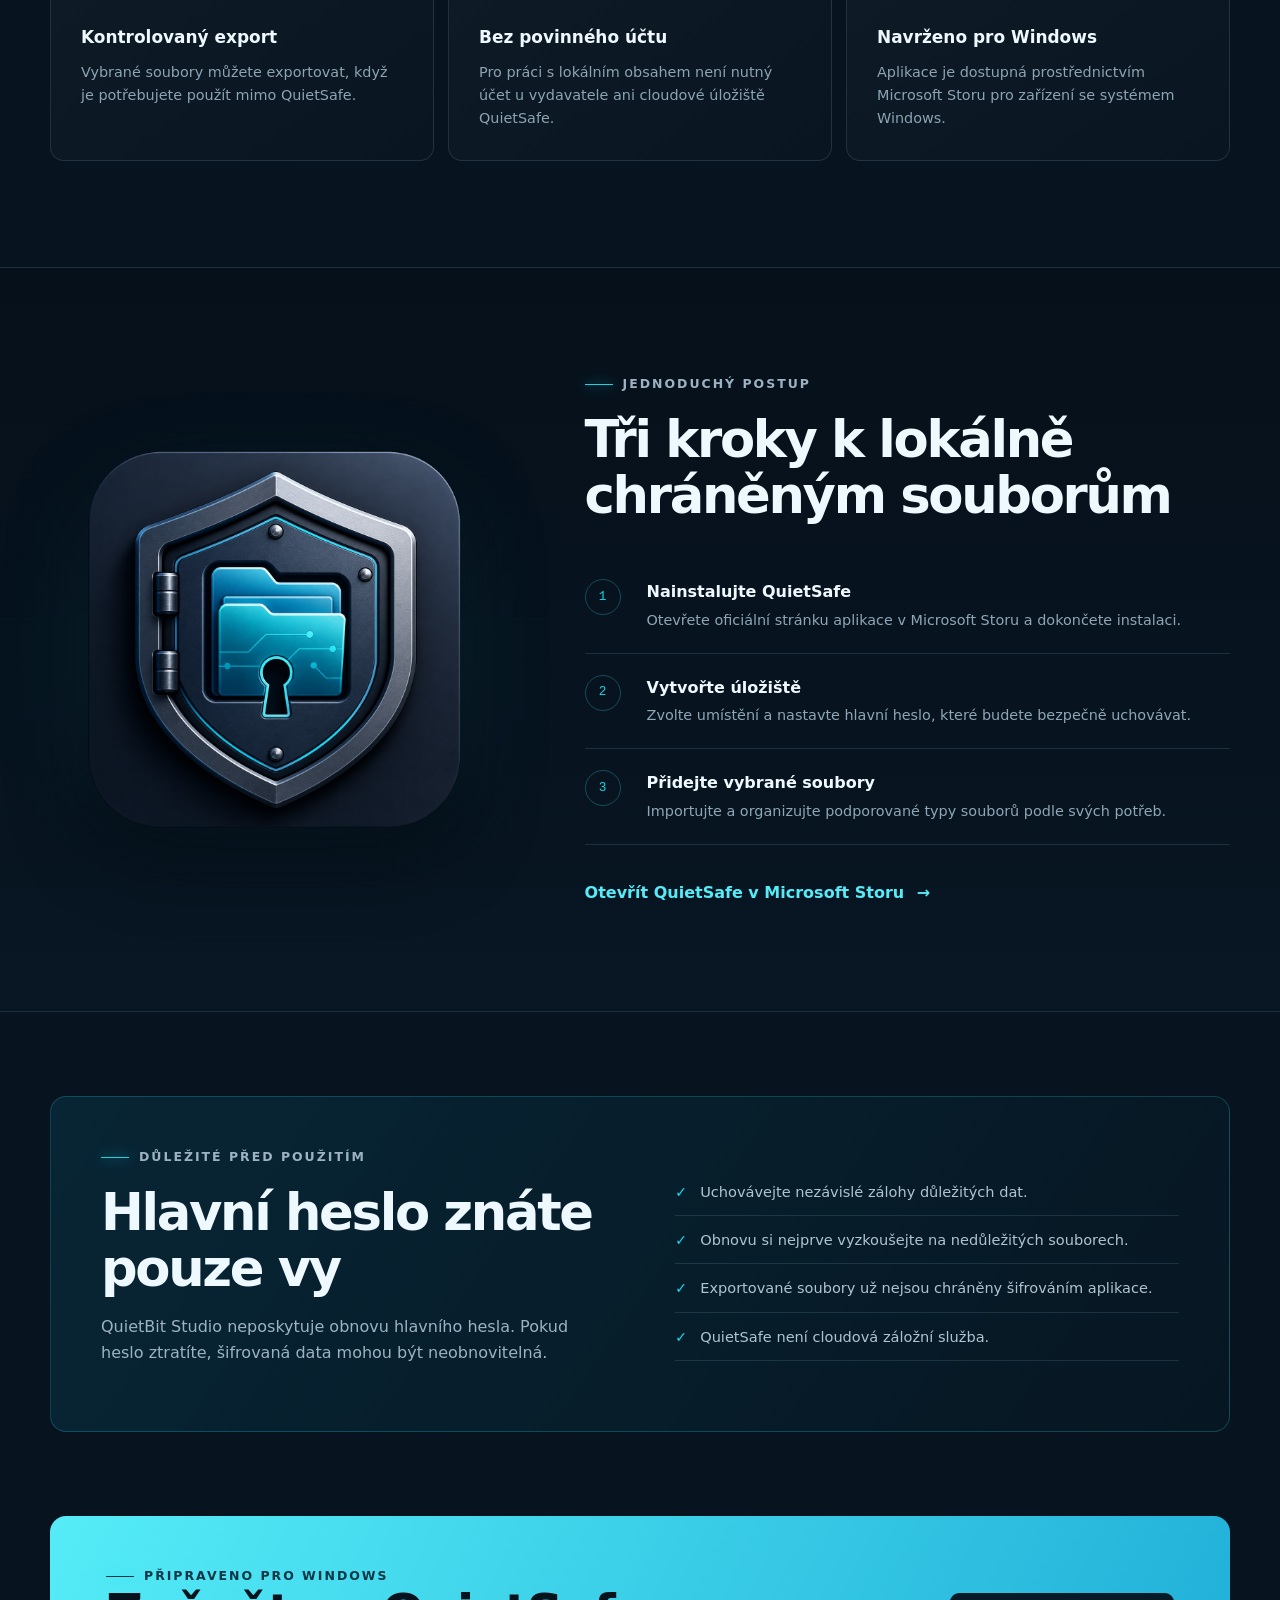
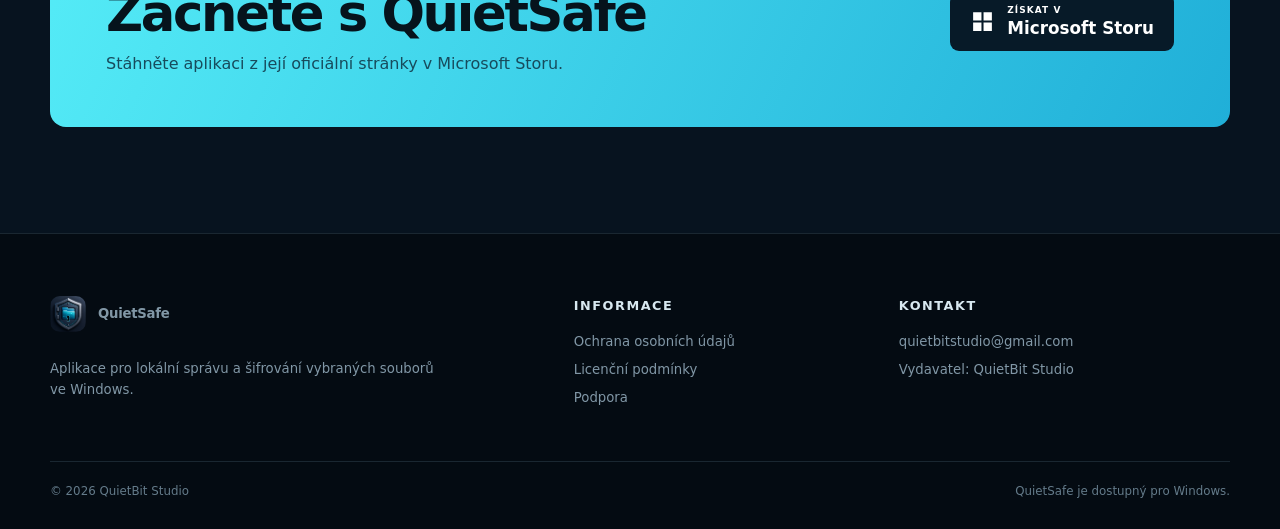
==== commit f3a66202: "Improve onboarding section headline" ====
--- a/index.html
+++ b/index.html
@@ -148,7 +148,7 @@
         </div>
         <div class="process-copy">
           <p class="eyebrow"><span></span> Jednoduchý postup</p>
-          <h2>Od instalace k lokálně chráněným souborům</h2>
+          <h2>Tři kroky k lokálně chráněným souborům</h2>
           <ol class="steps">
             <li><span>1</span><div><h3>Nainstalujte QuietSafe</h3><p>Otevřete oficiální stránku aplikace v Microsoft Storu a dokončete instalaci.</p></div></li>
             <li><span>2</span><div><h3>Vytvořte úložiště</h3><p>Zvolte umístění a nastavte hlavní heslo, které budete bezpečně uchovávat.</p></div></li>
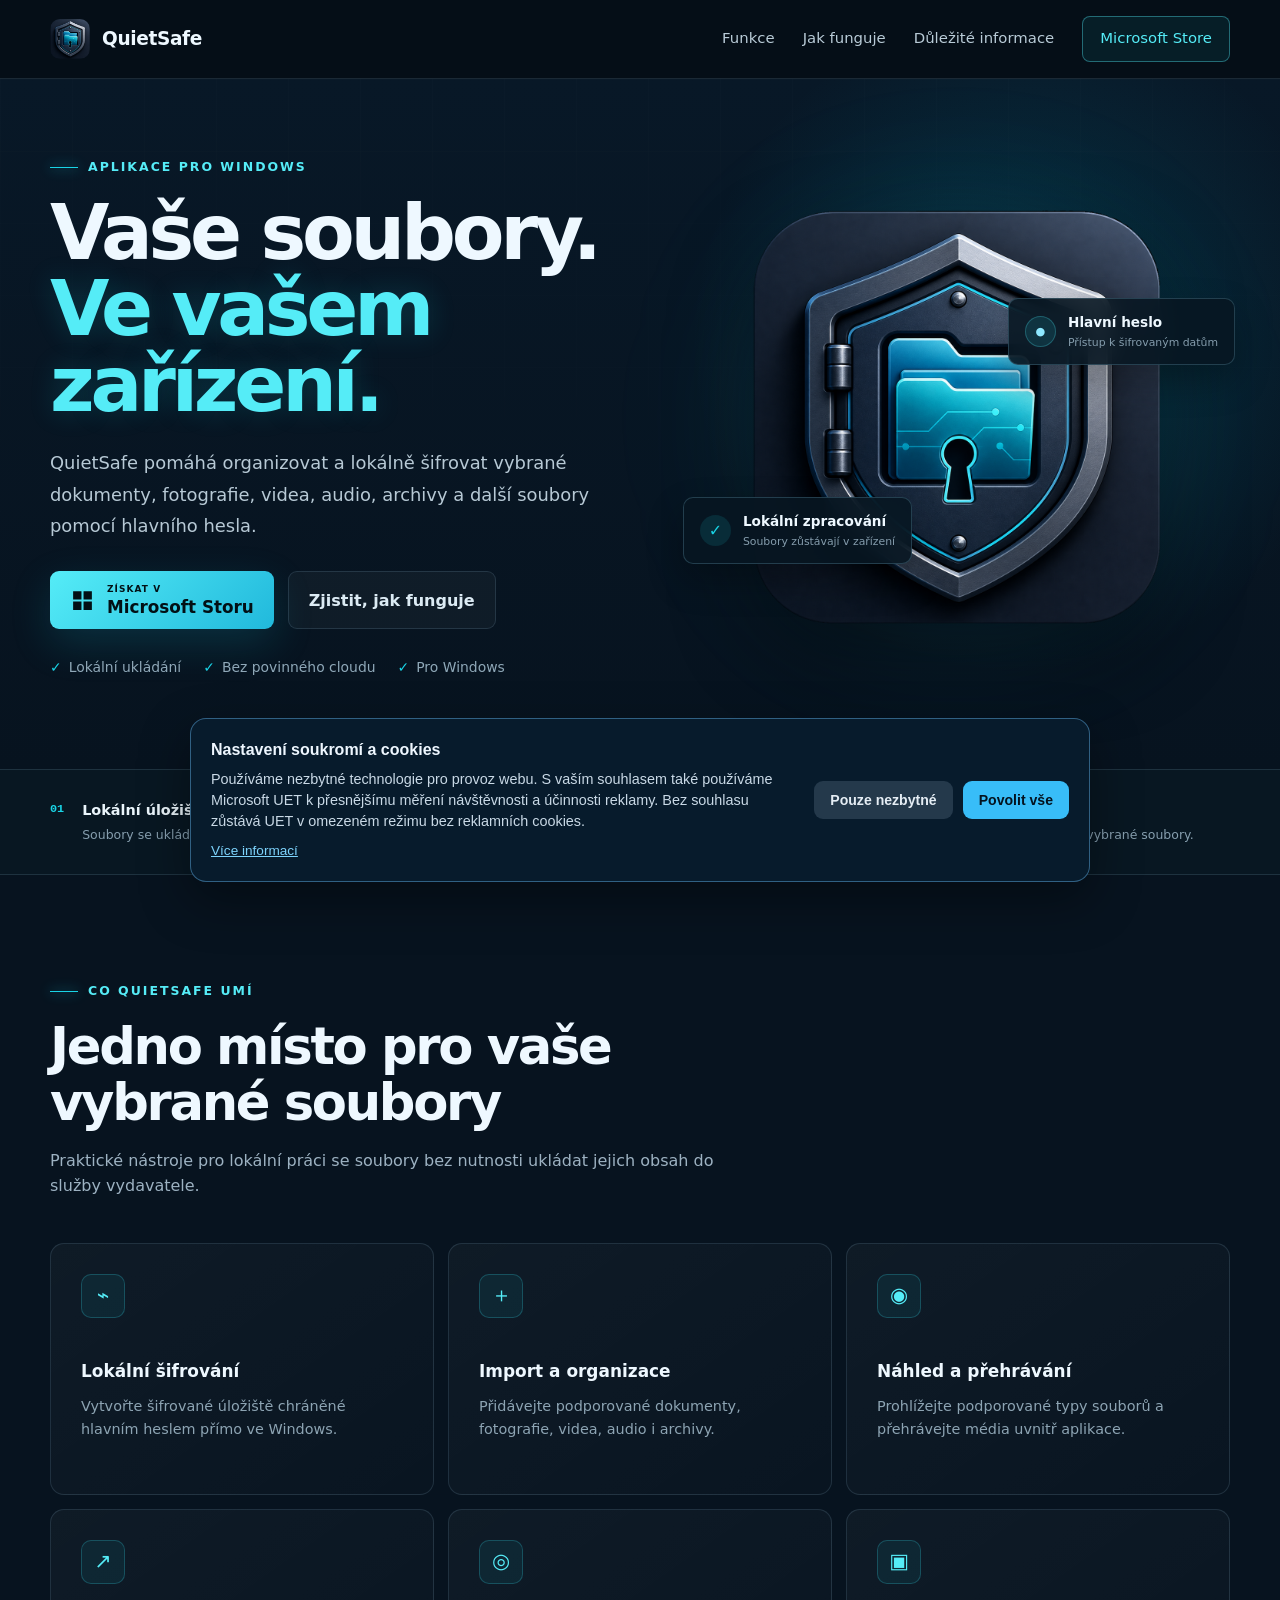
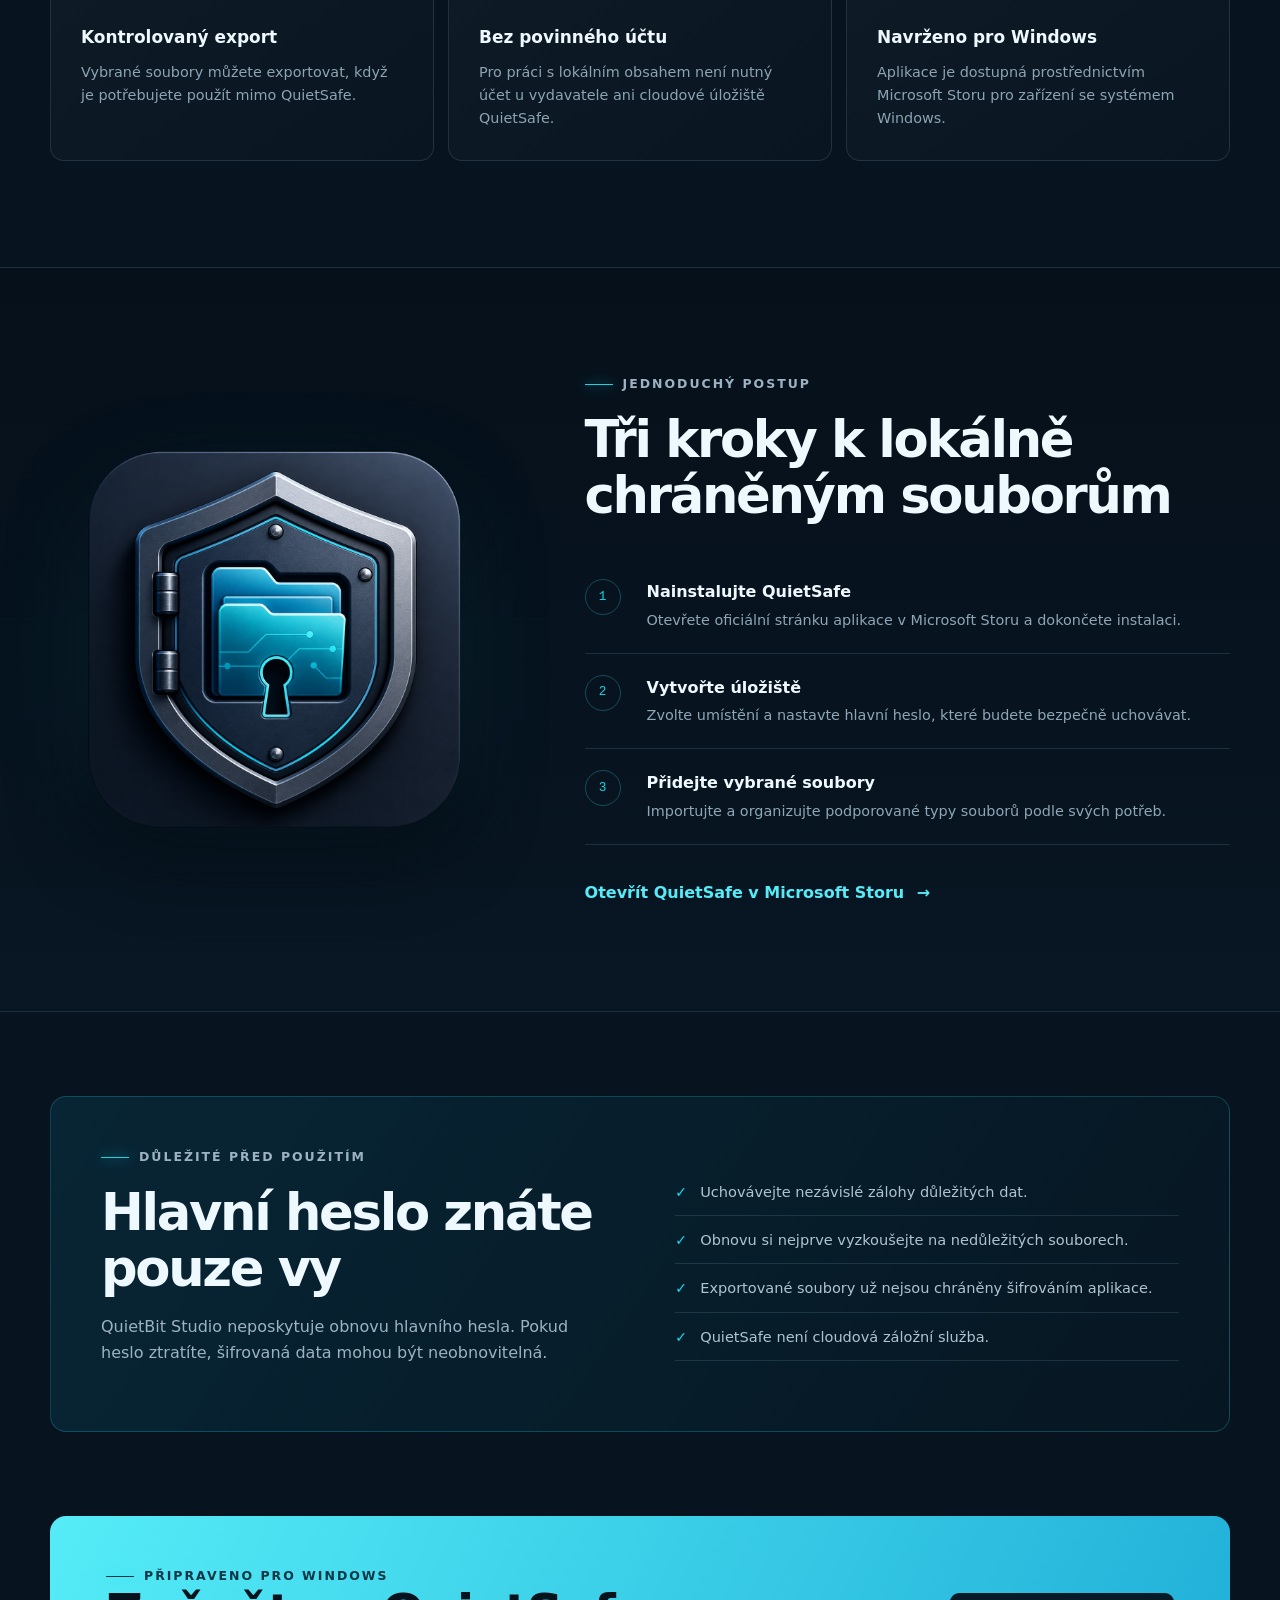
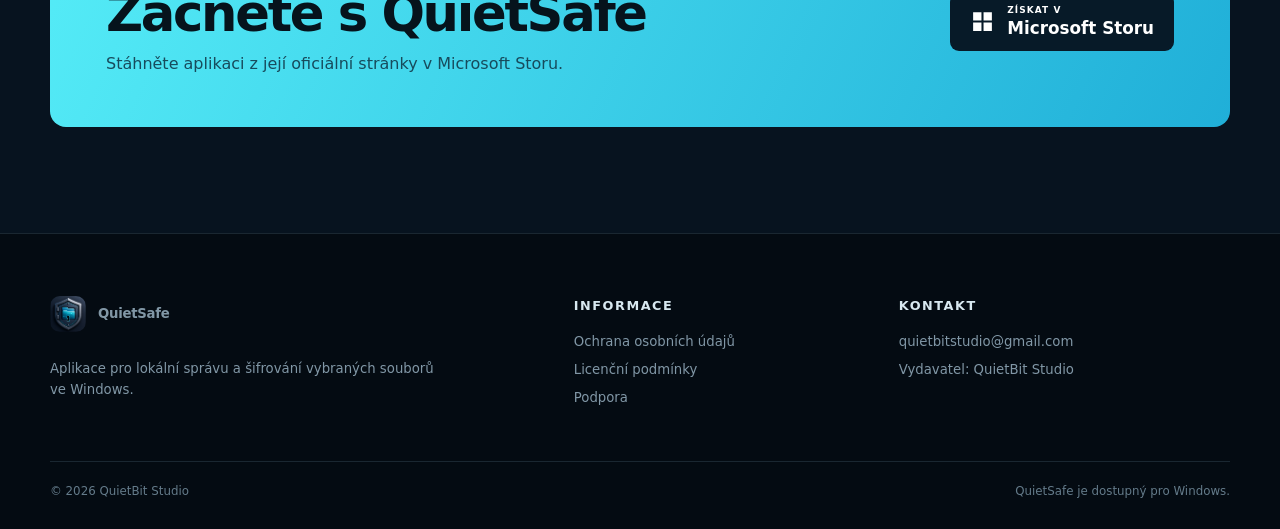
==== commit 729ebee1: "Unify feature card styling" ====
--- a/index.html
+++ b/index.html
@@ -107,7 +107,7 @@
           <p>Praktické nástroje pro lokální práci se soubory bez nutnosti ukládat jejich obsah do služby vydavatele.</p>
         </div>
         <div class="feature-grid">
-          <article class="feature-card featured">
+          <article class="feature-card">
             <div class="feature-icon">⌁</div>
             <h3>Lokální šifrování</h3>
             <p>Vytvořte šifrované úložiště chráněné hlavním heslem přímo ve Windows.</p>
--- a/styles.css
+++ b/styles.css
@@ -79,7 +79,6 @@
 .section-heading > p:last-child, .process-copy > p, .notice-wrap p, .cta-box p { color: var(--muted); }
 .feature-grid { display: grid; grid-template-columns: repeat(3, 1fr); gap: 14px; }
 .feature-card { min-height: 252px; padding: 30px; border: 1px solid var(--line); border-radius: 14px; background: linear-gradient(145deg, rgba(255,255,255,.035), rgba(255,255,255,.012)); }
-.feature-card.featured { border-color: rgba(34, 210, 229, .28); background: linear-gradient(145deg, rgba(15, 93, 119, .32), rgba(10, 38, 55, .38)); }
 .feature-icon { width: 44px; height: 44px; display: grid; place-items: center; margin-bottom: 40px; border: 1px solid rgba(54, 218, 234, .24); border-radius: 10px; background: rgba(24, 204, 224, .07); color: var(--cyan-2); font-size: 1.3rem; }
 .feature-card h3 { margin-bottom: 10px; font-size: 1.06rem; }
 .feature-card p { margin: 0; color: #8da4b3; font-size: .9rem; }
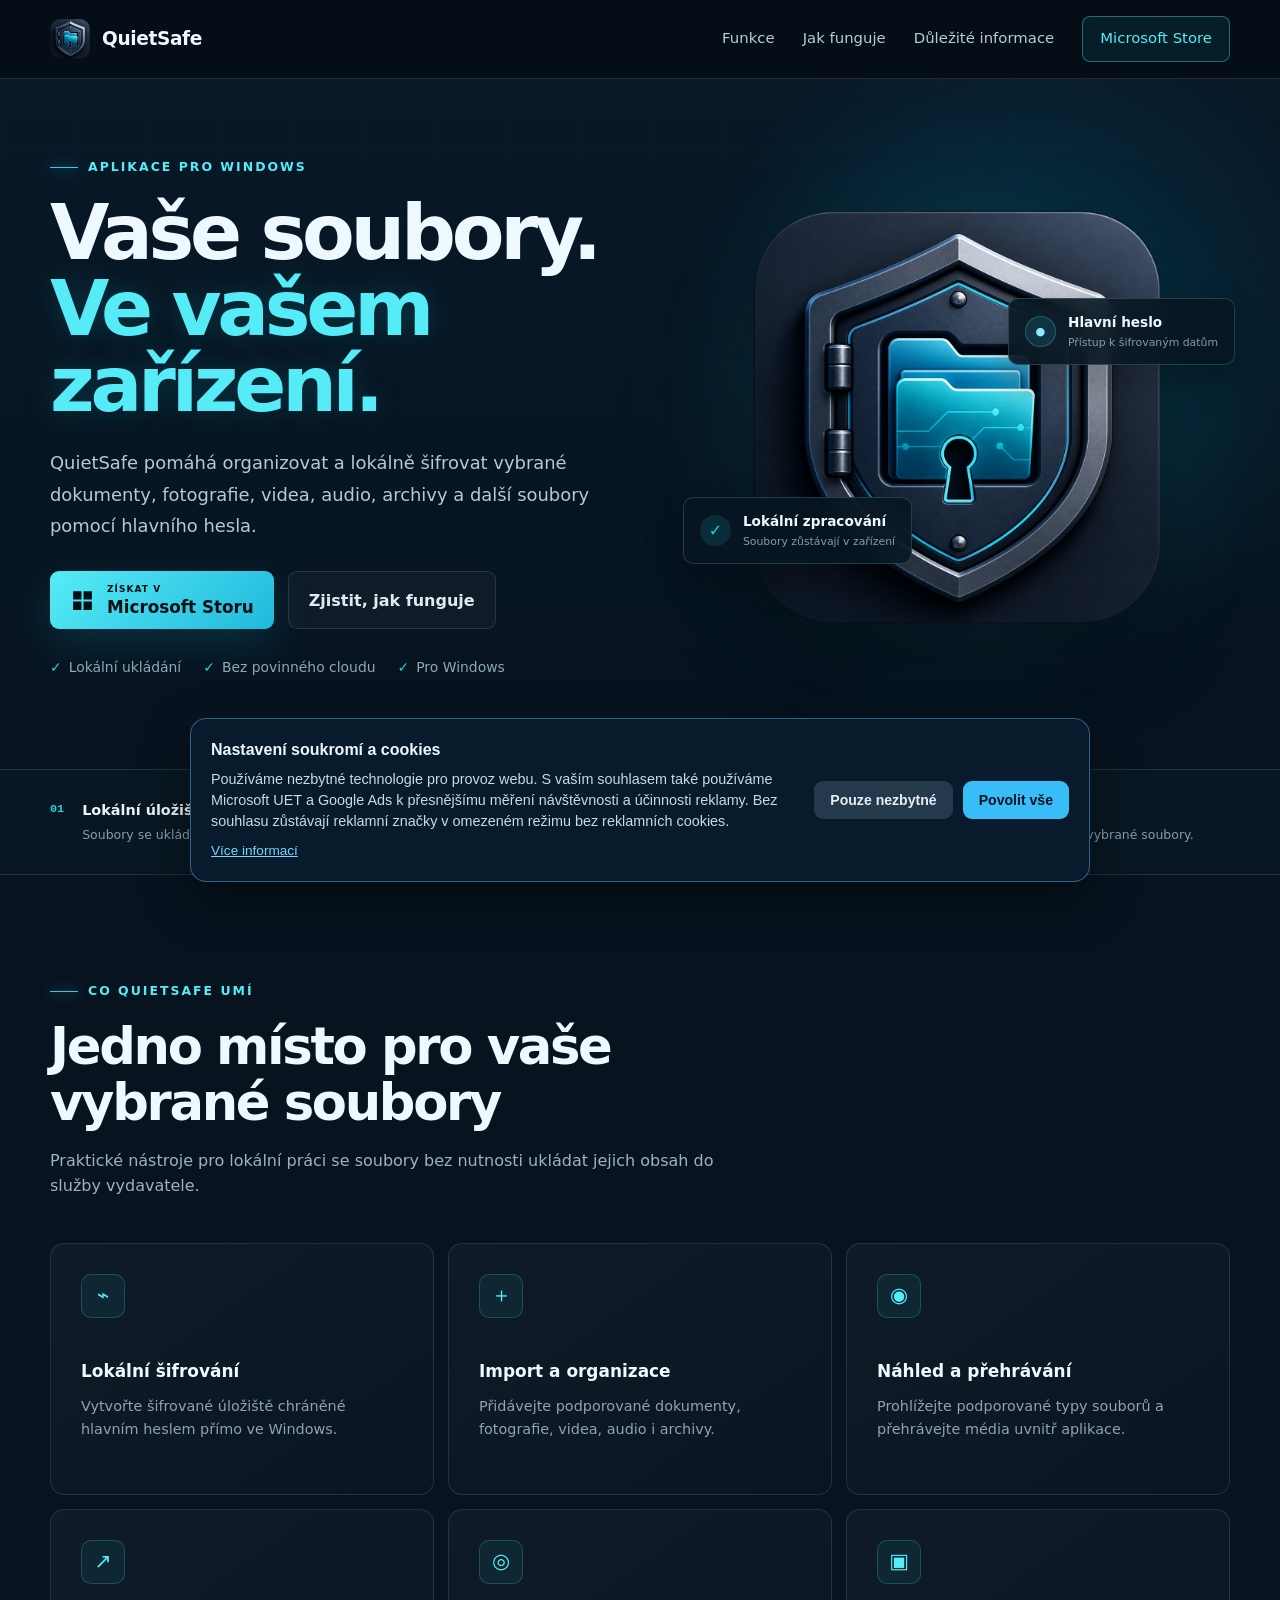
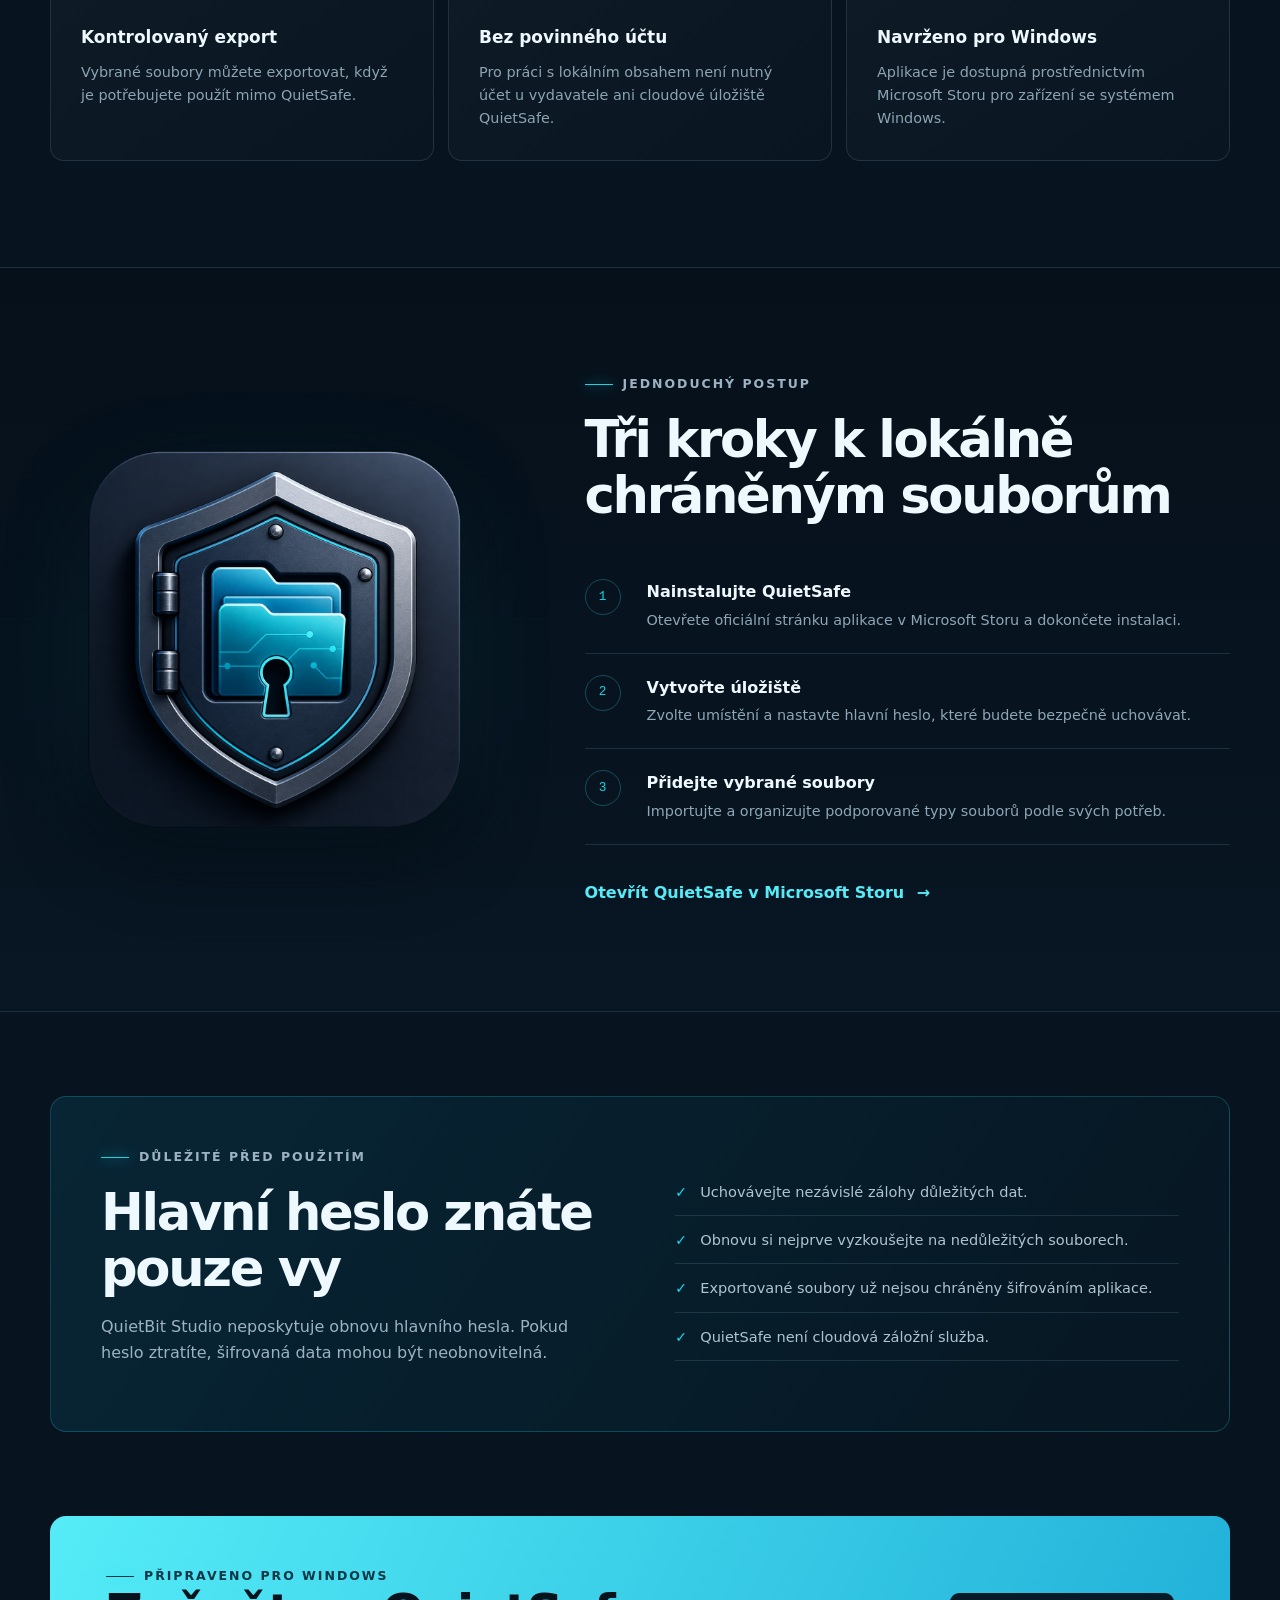
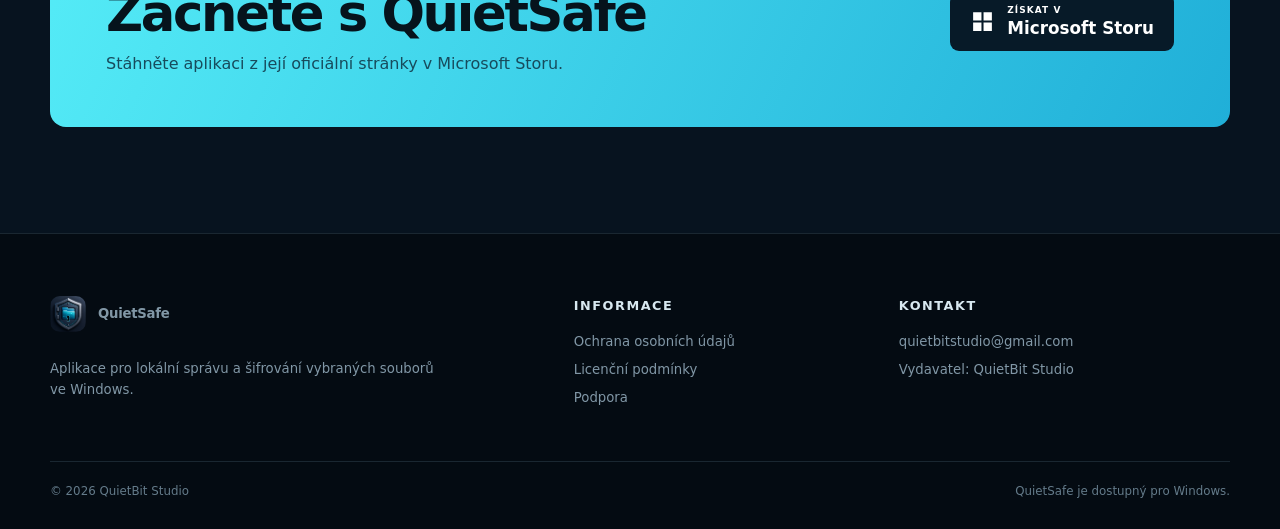
==== commit 9a10ef0a: "Add Google Ads Consent Mode v2" ====
--- a/index.html
+++ b/index.html
@@ -6,6 +6,14 @@
   <script>
     window.dataLayer = window.dataLayer || [];
     function gtag(){dataLayer.push(arguments);}
+    gtag('consent', 'default', {
+      'ad_storage': 'denied',
+      'analytics_storage': 'denied',
+      'ad_user_data': 'denied',
+      'ad_personalization': 'denied',
+      'wait_for_update': 500
+    });
+    gtag('set', 'ads_data_redaction', true);
     gtag('js', new Date());
 
     gtag('config', 'AW-18332590954');
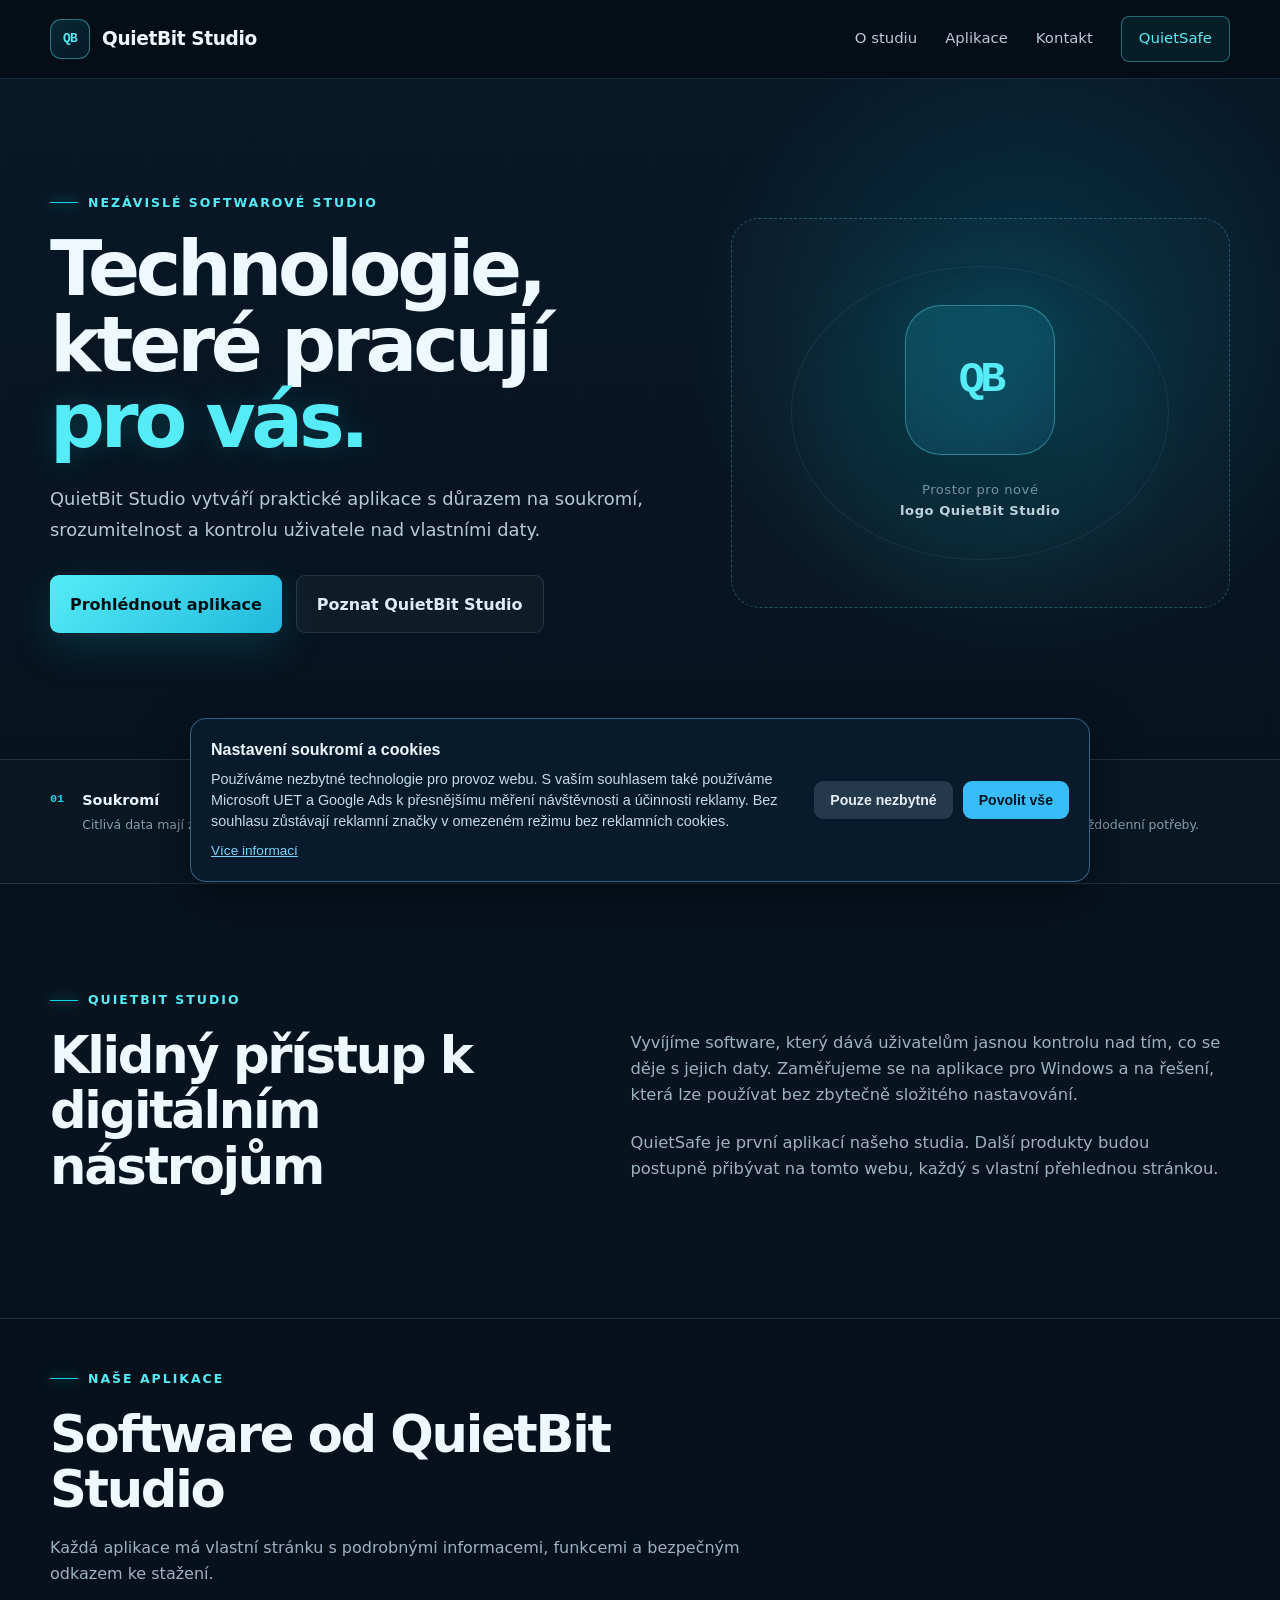
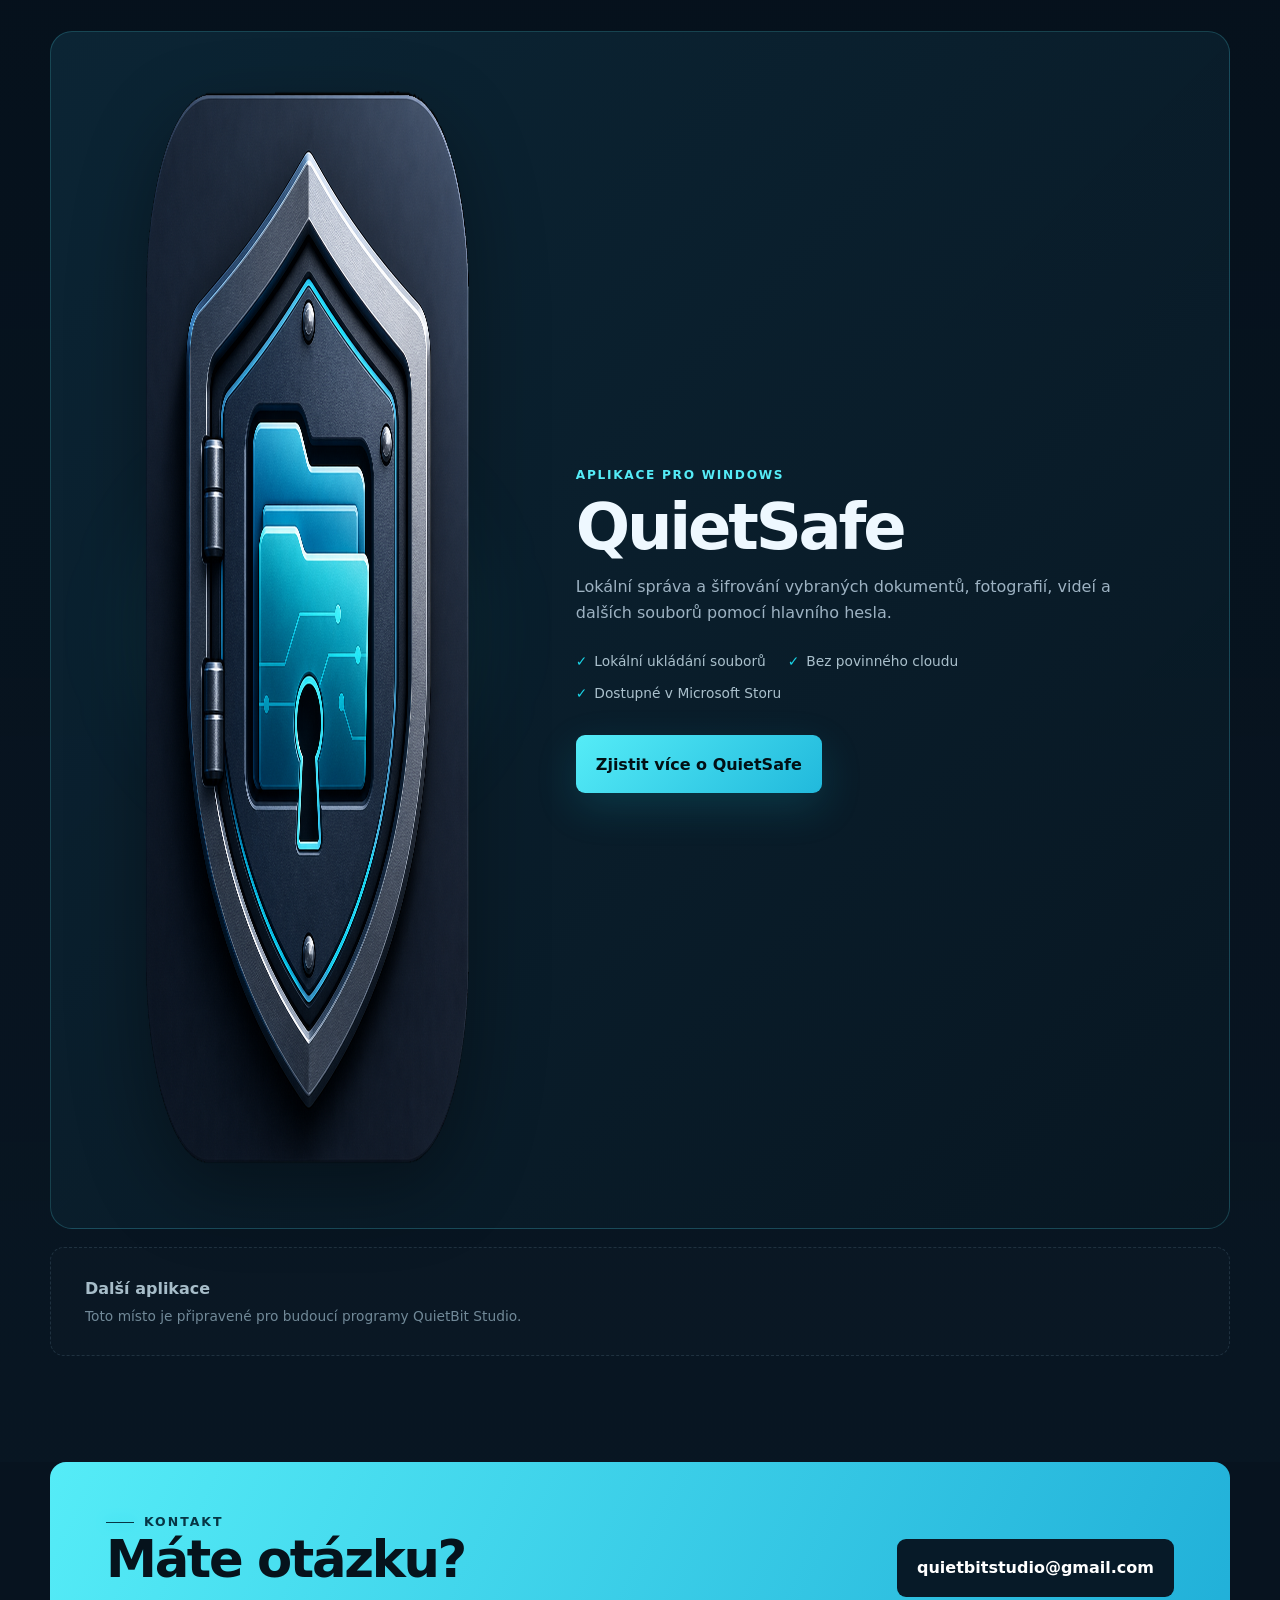
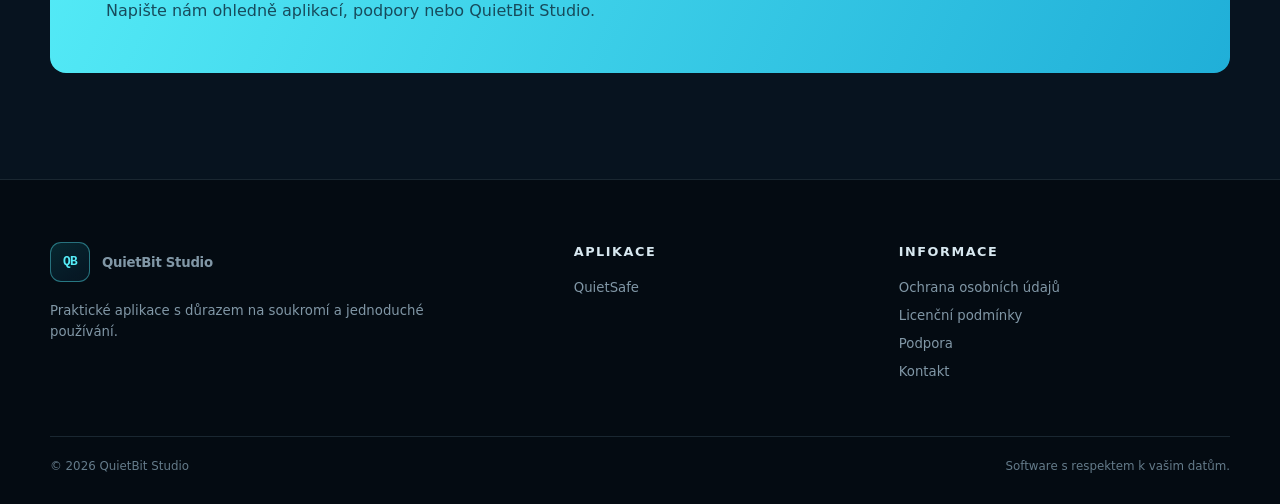
==== commit f1ab6417: "Create QuietBit Studio homepage and move QuietSafe" ====
--- a/index.html
+++ b/index.html
@@ -15,18 +15,17 @@
     });
     gtag('set', 'ads_data_redaction', true);
     gtag('js', new Date());
-
     gtag('config', 'AW-18332590954');
   </script>
   <meta charset="utf-8">
   <meta name="viewport" content="width=device-width, initial-scale=1">
-  <title>QuietSafe pro Windows | Lokální šifrování souborů</title>
-  <meta name="description" content="QuietSafe pomáhá spravovat a lokálně šifrovat vybrané dokumenty, fotografie a další soubory ve Windows. Stáhněte aplikaci z Microsoft Storu.">
+  <title>QuietBit Studio | Aplikace s důrazem na soukromí</title>
+  <meta name="description" content="QuietBit Studio vytváří srozumitelné aplikace s důrazem na soukromí, lokální zpracování dat a jednoduché používání. Poznejte aplikaci QuietSafe pro Windows.">
   <link rel="canonical" href="https://quietbitstudio.cz/">
   <meta property="og:type" content="website">
   <meta property="og:locale" content="cs_CZ">
-  <meta property="og:title" content="QuietSafe pro Windows">
-  <meta property="og:description" content="Lokální správa a šifrování vybraných souborů ve Windows.">
+  <meta property="og:title" content="QuietBit Studio">
+  <meta property="og:description" content="Praktické aplikace s důrazem na soukromí a jednoduché používání.">
   <meta property="og:url" content="https://quietbitstudio.cz/">
   <meta property="og:image" content="https://quietbitstudio.cz/assets/quietsafe-cover.png">
   <meta name="theme-color" content="#07131f">
@@ -38,162 +37,109 @@
   <script type="application/ld+json">
   {
     "@context": "https://schema.org",
-    "@type": "SoftwareApplication",
-    "name": "QuietSafe",
-    "applicationCategory": "SecurityApplication",
-    "operatingSystem": "Windows",
-    "description": "Aplikace pro lokální správu a šifrování vybraných souborů ve Windows.",
-    "publisher": {
-      "@type": "Organization",
-      "name": "QuietBit Studio",
-      "url": "https://quietbitstudio.cz/",
-      "logo": "https://quietbitstudio.cz/assets/quietsafe-business-logo-1200.png"
-    },
-    "downloadUrl": "https://apps.microsoft.com/detail/9PLM3BWGZHS3?hl=cs-CZ&gl=CZ"
+    "@type": "Organization",
+    "name": "QuietBit Studio",
+    "url": "https://quietbitstudio.cz/",
+    "email": "quietbitstudio@gmail.com",
+    "description": "Vývoj praktických aplikací s důrazem na soukromí, lokální zpracování dat a jednoduché používání."
   }
   </script>
 </head>
-<body>
+<body class="studio-page">
   <a class="skip-link" href="#obsah">Přejít na obsah</a>
   <header class="site-header">
     <div class="container nav-wrap">
-      <a class="brand" href="#top" aria-label="QuietSafe – úvod">
-        <img src="assets/quietsafe-icon.png" alt="" width="40" height="40">
-        <span>QuietSafe</span>
+      <a class="brand studio-brand" href="#top" aria-label="QuietBit Studio – úvod">
+        <span class="studio-logo-placeholder" aria-hidden="true">QB</span>
+        <span>QuietBit Studio</span>
       </a>
       <nav aria-label="Hlavní navigace">
-        <a href="#funkce">Funkce</a>
-        <a href="#jak-funguje">Jak funguje</a>
-        <a href="#dulezite">Důležité informace</a>
-        <a class="nav-cta" href="https://apps.microsoft.com/detail/9PLM3BWGZHS3?hl=cs-CZ&gl=CZ">Microsoft Store</a>
+        <a href="#studio">O studiu</a>
+        <a href="#aplikace">Aplikace</a>
+        <a href="#kontakt">Kontakt</a>
+        <a class="nav-cta" href="/quietsafe/">QuietSafe</a>
       </nav>
     </div>
   </header>
 
   <main id="obsah">
-    <section class="hero" id="top">
-      <div class="container hero-grid">
+    <section class="hero studio-hero" id="top">
+      <div class="container studio-hero-grid">
         <div class="hero-copy">
-          <p class="eyebrow"><span></span> Aplikace pro Windows</p>
-          <h1>Vaše soubory.<br><em>Ve vašem zařízení.</em></h1>
-          <p class="hero-lead">QuietSafe pomáhá organizovat a lokálně šifrovat vybrané dokumenty, fotografie, videa, audio, archivy a další soubory pomocí hlavního hesla.</p>
+          <p class="eyebrow"><span></span> Nezávislé softwarové studio</p>
+          <h1>Technologie, které pracují <em>pro vás.</em></h1>
+          <p class="hero-lead">QuietBit Studio vytváří praktické aplikace s důrazem na soukromí, srozumitelnost a kontrolu uživatele nad vlastními daty.</p>
           <div class="hero-actions">
-            <a class="button primary" href="https://apps.microsoft.com/detail/9PLM3BWGZHS3?hl=cs-CZ&gl=CZ">
-              <svg aria-hidden="true" viewBox="0 0 24 24"><path d="M3 3h8v8H3V3Zm10 0h8v8h-8V3ZM3 13h8v8H3v-8Zm10 0h8v8h-8v-8Z"/></svg>
-              <span><small>ZÍSKAT V</small>Microsoft Storu</span>
-            </a>
-            <a class="button secondary" href="#jak-funguje">Zjistit, jak funguje</a>
+            <a class="button primary" href="#aplikace">Prohlédnout aplikace</a>
+            <a class="button secondary" href="#studio">Poznat QuietBit Studio</a>
           </div>
-          <ul class="hero-points" aria-label="Hlavní vlastnosti">
-            <li>Lokální ukládání</li>
-            <li>Bez povinného cloudu</li>
-            <li>Pro Windows</li>
-          </ul>
         </div>
-        <div class="hero-visual" aria-label="Ilustrace aplikace QuietSafe">
-          <div class="glow"></div>
-          <img src="assets/quietsafe-shield-clean.png" alt="Symbol QuietSafe – složky uvnitř ochranného štítu" width="1080" height="1080">
-          <div class="status-card status-one"><span class="status-icon">✓</span><div><strong>Lokální zpracování</strong><small>Soubory zůstávají v zařízení</small></div></div>
-          <div class="status-card status-two"><span class="status-icon key">●</span><div><strong>Hlavní heslo</strong><small>Přístup k šifrovaným datům</small></div></div>
+        <div class="studio-identity" aria-label="Místo připravené pro budoucí logo QuietBit Studio">
+          <div class="studio-mark-large">QB</div>
+          <p>Prostor pro nové<br><strong>logo QuietBit Studio</strong></p>
         </div>
       </div>
     </section>
 
-    <section class="trust-strip" aria-label="Shrnutí ochrany soukromí">
+    <section class="trust-strip" aria-label="Hodnoty QuietBit Studio">
       <div class="container trust-grid">
-        <div><strong>01</strong><span><b>Lokální úložiště</b>Soubory se ukládají na vašem zařízení.</span></div>
-        <div><strong>02</strong><span><b>Bez služby QuietSafe Cloud</b>Soubory ani klíče se neposílají vydavateli.</span></div>
-        <div><strong>03</strong><span><b>Vy rozhodujete</b>Importujete a exportujete jen vybrané soubory.</span></div>
+        <div><strong>01</strong><span><b>Soukromí</b>Citlivá data mají zůstat pod kontrolou uživatele.</span></div>
+        <div><strong>02</strong><span><b>Jednoduchost</b>Funkce mají být srozumitelné bez zbytežité složitosti.</span></div>
+        <div><strong>03</strong><span><b>Praktičnost</b>Software má řešit skutečné každodenní potřeby.</span></div>
       </div>
     </section>
 
-    <section class="section" id="funkce">
-      <div class="container">
+    <section class="section" id="studio">
+      <div class="container studio-about">
         <div class="section-heading">
-          <p class="eyebrow"><span></span> Co QuietSafe umí</p>
-          <h2>Jedno místo pro vaše vybrané soubory</h2>
-          <p>Praktické nástroje pro lokální práci se soubory bez nutnosti ukládat jejich obsah do služby vydavatele.</p>
+          <p class="eyebrow"><span></span> QuietBit Studio</p>
+          <h2>Klidný přístup k digitálním nástrojům</h2>
         </div>
-        <div class="feature-grid">
-          <article class="feature-card">
-            <div class="feature-icon">⌁</div>
-            <h3>Lokální šifrování</h3>
-            <p>Vytvořte šifrované úložiště chráněné hlavním heslem přímo ve Windows.</p>
-          </article>
-          <article class="feature-card">
-            <div class="feature-icon">＋</div>
-            <h3>Import a organizace</h3>
-            <p>Přidávejte podporované dokumenty, fotografie, videa, audio i archivy.</p>
-          </article>
-          <article class="feature-card">
-            <div class="feature-icon">◉</div>
-            <h3>Náhled a přehrávání</h3>
-            <p>Prohlížejte podporované typy souborů a přehrávejte média uvnitř aplikace.</p>
-          </article>
-          <article class="feature-card">
-            <div class="feature-icon">↗</div>
-            <h3>Kontrolovaný export</h3>
-            <p>Vybrané soubory můžete exportovat, když je potřebujete použít mimo QuietSafe.</p>
-          </article>
-          <article class="feature-card">
-            <div class="feature-icon">◎</div>
-            <h3>Bez povinného účtu</h3>
-            <p>Pro práci s lokálním obsahem není nutný účet u vydavatele ani cloudové úložiště QuietSafe.</p>
-          </article>
-          <article class="feature-card">
-            <div class="feature-icon">▣</div>
-            <h3>Navrženo pro Windows</h3>
-            <p>Aplikace je dostupná prostřednictvím Microsoft Storu pro zařízení se systémem Windows.</p>
-          </article>
+        <div class="studio-about-copy">
+          <p>Vyvíjíme software, který dává uživatelům jasnou kontrolu nad tím, co se děje s jejich daty. Zaměřujeme se na aplikace pro Windows a na řešení, která lze používat bez zbytečně složitého nastavování.</p>
+          <p>QuietSafe je první aplikací našeho studia. Další produkty budou postupně přibývat na tomto webu, každý s vlastní přehlednou stránkou.</p>
         </div>
       </div>
     </section>
 
-    <section class="section process-section" id="jak-funguje">
-      <div class="container process-grid">
-        <div class="process-art">
-          <img src="assets/quietsafe-shield-clean.png" alt="Ikona QuietSafe s ochranným štítem a složkami" width="1080" height="1080" loading="lazy">
+    <section class="section apps-section" id="aplikace">
+      <div class="container">
+        <div class="section-heading">
+          <p class="eyebrow"><span></span> Naše aplikace</p>
+          <h2>Software od QuietBit Studio</h2>
+          <p>Každá aplikace má vlastní stránku s podrobnými informacemi, funkcemi a bezpečným odkazem ke stažení.</p>
         </div>
-        <div class="process-copy">
-          <p class="eyebrow"><span></span> Jednoduchý postup</p>
-          <h2>Tři kroky k lokálně chráněným souborům</h2>
-          <ol class="steps">
-            <li><span>1</span><div><h3>Nainstalujte QuietSafe</h3><p>Otevřete oficiální stránku aplikace v Microsoft Storu a dokončete instalaci.</p></div></li>
-            <li><span>2</span><div><h3>Vytvořte úložiště</h3><p>Zvolte umístění a nastavte hlavní heslo, které budete bezpečně uchovávat.</p></div></li>
-            <li><span>3</span><div><h3>Přidejte vybrané soubory</h3><p>Importujte a organizujte podporované typy souborů podle svých potřeb.</p></div></li>
-          </ol>
-          <a class="text-link" href="https://apps.microsoft.com/detail/9PLM3BWGZHS3?hl=cs-CZ&gl=CZ">Otevřít QuietSafe v Microsoft Storu <span>→</span></a>
+        <article class="product-card">
+          <div class="product-visual">
+            <img src="assets/quietsafe-shield-clean.png" alt="Logo aplikace QuietSafe" width="1080" height="1080">
+          </div>
+          <div class="product-copy">
+            <p class="product-label">Aplikace pro Windows</p>
+            <h3>QuietSafe</h3>
+            <p>Lokální správa a šifrování vybraných dokumentů, fotografií, videí a dalších souborů pomocí hlavního hesla.</p>
+            <ul class="product-points">
+              <li>Lokální ukládání souborů</li>
+              <li>Bez povinného cloudu</li>
+              <li>Dostupné v Microsoft Storu</li>
+            </ul>
+            <a class="button primary" href="/quietsafe/">Zjistit více o QuietSafe</a>
+          </div>
+        </article>
+        <div class="future-products">
+          <span>Další aplikace</span>
+          <p>Toto místo je připravené pro budoucí programy QuietBit Studio.</p>
         </div>
       </div>
     </section>
 
-    <section class="section notice-section" id="dulezite">
-      <div class="container notice-wrap">
-        <div>
-          <p class="eyebrow"><span></span> Důležité před použitím</p>
-          <h2>Hlavní heslo znáte pouze vy</h2>
-          <p>QuietBit Studio neposkytuje obnovu hlavního hesla. Pokud heslo ztratíte, šifrovaná data mohou být neobnovitelná.</p>
-        </div>
-        <ul>
-          <li><span>✓</span> Uchovávejte nezávislé zálohy důležitých dat.</li>
-          <li><span>✓</span> Obnovu si nejprve vyzkoušejte na nedůležitých souborech.</li>
-          <li><span>✓</span> Exportované soubory už nejsou chráněny šifrováním aplikace.</li>
-          <li><span>✓</span> QuietSafe není cloudová záložní služba.</li>
-        </ul>
-      </div>
-    </section>
-
-    <section class="section cta-section">
+    <section class="section cta-section" id="kontakt">
       <div class="container cta-box">
         <div>
-          <p class="eyebrow"><span></span> Připraveno pro Windows</p>
-          <h2>Začněte s QuietSafe</h2>
-          <p>Stáhněte aplikaci z její oficiální stránky v Microsoft Storu.</p>
+          <p class="eyebrow"><span></span> Kontakt</p>
+          <h2>Máte otázku?</h2>
+          <p>Napište nám ohledně aplikací, podpory nebo QuietBit Studio.</p>
         </div>
-        <a class="button primary" href="https://apps.microsoft.com/detail/9PLM3BWGZHS3?hl=cs-CZ&gl=CZ">
-          <svg aria-hidden="true" viewBox="0 0 24 24"><path d="M3 3h8v8H3V3Zm10 0h8v8h-8V3ZM3 13h8v8H3v-8Zm10 0h8v8h-8v-8Z"/></svg>
-          <span><small>ZÍSKAT V</small>Microsoft Storu</span>
-        </a>
+        <a class="button primary" href="mailto:quietbitstudio@gmail.com">quietbitstudio@gmail.com</a>
       </div>
     </section>
   </main>
@@ -201,13 +147,13 @@
   <footer>
     <div class="container footer-grid">
       <div class="footer-brand">
-        <a class="brand" href="#top"><img src="assets/quietsafe-icon.png" alt="" width="36" height="36"><span>QuietSafe</span></a>
-        <p>Aplikace pro lokální správu a šifrování vybraných souborů ve Windows.</p>
+        <a class="brand studio-brand" href="#top"><span class="studio-logo-placeholder" aria-hidden="true">QB</span><span>QuietBit Studio</span></a>
+        <p>Praktické aplikace s důrazem na soukromí a jednoduché používání.</p>
       </div>
-      <div><h3>Informace</h3><a href="privacy-policy.html">Ochrana osobních údajů</a><a href="terms.html">Licenční podmínky</a><a href="support.html">Podpora</a></div>
-      <div><h3>Kontakt</h3><a href="mailto:quietbitstudio@gmail.com">quietbitstudio@gmail.com</a><p>Vydavatel: QuietBit Studio</p></div>
+      <div><h3>Aplikace</h3><a href="/quietsafe/">QuietSafe</a></div>
+      <div><h3>Informace</h3><a href="privacy-policy.html">Ochrana osobních údajů</a><a href="terms.html">Licenční podmínky</a><a href="support.html">Podpora</a><a href="mailto:quietbitstudio@gmail.com">Kontakt</a></div>
     </div>
-    <div class="container footer-bottom"><span>© <span id="year">2026</span> QuietBit Studio</span><span>QuietSafe je dostupný pro Windows.</span></div>
+    <div class="container footer-bottom"><span>© <span id="year">2026</span> QuietBit Studio</span><span>Software s respektem k vašim datům.</span></div>
   </footer>
   <script>document.getElementById('year').textContent = new Date().getFullYear();</script>
 </body>
--- a/styles.css
+++ b/styles.css
@@ -120,6 +120,32 @@
 .footer-brand p { max-width: 390px; margin-top: 18px; }
 .footer-bottom { display: flex; justify-content: space-between; gap: 20px; padding-block: 20px 28px; border-top: 1px solid var(--line); color: #647b8a; font-size: .74rem; }
 
+.studio-logo-placeholder { width: 40px; height: 40px; display: grid; place-items: center; flex: 0 0 auto; border: 1px solid rgba(85, 236, 247, .42); border-radius: 11px; color: var(--cyan-2); background: linear-gradient(145deg, rgba(25, 212, 230, .14), rgba(34, 132, 216, .08)); font-family: ui-monospace, SFMono-Regular, Menlo, monospace; font-size: .8rem; letter-spacing: -.05em; }
+.studio-hero-grid { position: relative; min-height: 680px; display: grid; grid-template-columns: 1.1fr .9fr; align-items: center; gap: 70px; padding-block: 80px 92px; }
+.studio-hero h1 { max-width: 780px; }
+.studio-identity { position: relative; min-height: 390px; display: grid; place-items: center; align-content: center; gap: 24px; border: 1px dashed rgba(85, 236, 247, .28); border-radius: 28px; background: radial-gradient(circle, rgba(25, 212, 230, .11), transparent 66%), rgba(255,255,255,.015); }
+.studio-identity::before { content: ""; position: absolute; inset: 12%; border: 1px solid rgba(151, 199, 225, .09); border-radius: 50%; }
+.studio-mark-large { position: relative; width: 150px; height: 150px; display: grid; place-items: center; border: 1px solid rgba(85, 236, 247, .4); border-radius: 36px; color: var(--cyan-2); background: linear-gradient(145deg, rgba(25, 212, 230, .15), rgba(34, 132, 216, .07)); box-shadow: 0 30px 70px rgba(0,0,0,.3), 0 0 50px rgba(25,212,230,.08); font-family: ui-monospace, SFMono-Regular, Menlo, monospace; font-size: 2.7rem; font-weight: 800; letter-spacing: -.1em; }
+.studio-identity p { position: relative; margin: 0; color: #7892a3; text-align: center; font-size: .82rem; letter-spacing: .04em; }
+.studio-identity strong { color: #bcd1dc; font-weight: 650; }
+.studio-about { display: grid; grid-template-columns: .9fr 1.1fr; gap: 90px; align-items: start; }
+.studio-about .section-heading { margin-bottom: 0; }
+.studio-about-copy { padding-top: 40px; color: var(--muted); font-size: 1.02rem; }
+.studio-about-copy p { margin-bottom: 22px; }
+.apps-section { padding-top: 50px; border-top: 1px solid var(--line); background: linear-gradient(180deg, rgba(2, 10, 17, .28), rgba(13, 35, 50, .16)); }
+.product-card { display: grid; grid-template-columns: .8fr 1.2fr; gap: 70px; align-items: center; padding: 58px; border: 1px solid rgba(85, 236, 247, .2); border-radius: 22px; background: linear-gradient(135deg, rgba(13, 42, 59, .8), rgba(8, 23, 34, .85)); }
+.product-visual { position: relative; display: grid; place-items: center; }
+.product-visual::before { content: ""; position: absolute; width: 70%; aspect-ratio: 1; border-radius: 50%; background: rgba(25, 212, 230, .14); filter: blur(55px); }
+.product-visual img { position: relative; width: min(100%, 330px); filter: drop-shadow(0 28px 38px rgba(0,0,0,.34)); }
+.product-label { margin-bottom: 10px; color: var(--cyan-2); font-size: .76rem; font-weight: 800; text-transform: uppercase; letter-spacing: .14em; }
+.product-copy h3 { margin-bottom: 15px; font-size: clamp(2.4rem, 5vw, 4.3rem); line-height: 1; letter-spacing: -.05em; }
+.product-copy > p:not(.product-label) { max-width: 600px; color: var(--muted); }
+.product-points { display: flex; flex-wrap: wrap; gap: 10px 22px; padding: 0; margin: 25px 0 31px; color: #aac0cc; list-style: none; font-size: .86rem; }
+.product-points li::before { content: "\2713"; margin-right: 7px; color: var(--cyan); }
+.future-products { margin-top: 18px; padding: 28px 34px; border: 1px dashed var(--line); border-radius: 14px; color: #718998; background: rgba(255,255,255,.012); }
+.future-products span { display: block; margin-bottom: 4px; color: #a7bdc9; font-weight: 700; }
+.future-products p { margin: 0; font-size: .86rem; }
+
 @media (max-width: 900px) {
   nav a:not(.nav-cta) { display: none; }
   .hero-grid { grid-template-columns: 1fr; padding-top: 80px; }
@@ -136,6 +162,12 @@
   .process-art { max-width: 330px; }
   .notice-wrap { grid-template-columns: 1fr; gap: 25px; }
   .cta-box { align-items: flex-start; flex-direction: column; }
+  .studio-hero-grid { grid-template-columns: 1fr; }
+  .studio-identity { min-height: 330px; }
+  .studio-about { grid-template-columns: 1fr; gap: 0; }
+  .studio-about-copy { padding-top: 0; }
+  .product-card { grid-template-columns: 1fr; gap: 35px; }
+  .product-visual img { max-width: 280px; }
 }
 
 @media (max-width: 620px) {
@@ -160,6 +192,11 @@
   .notice-wrap, .cta-box { padding: 32px 24px; }
   .footer-grid { grid-template-columns: 1fr; gap: 28px; }
   .footer-bottom { flex-direction: column; }
+  .studio-hero-grid { min-height: auto; padding-block: 68px 60px; gap: 42px; }
+  .studio-identity { min-height: 270px; }
+  .studio-mark-large { width: 120px; height: 120px; border-radius: 28px; font-size: 2.2rem; }
+  .product-card { padding: 32px 24px; }
+  .product-points { display: grid; }
 }
 
 @media (max-width: 420px) {
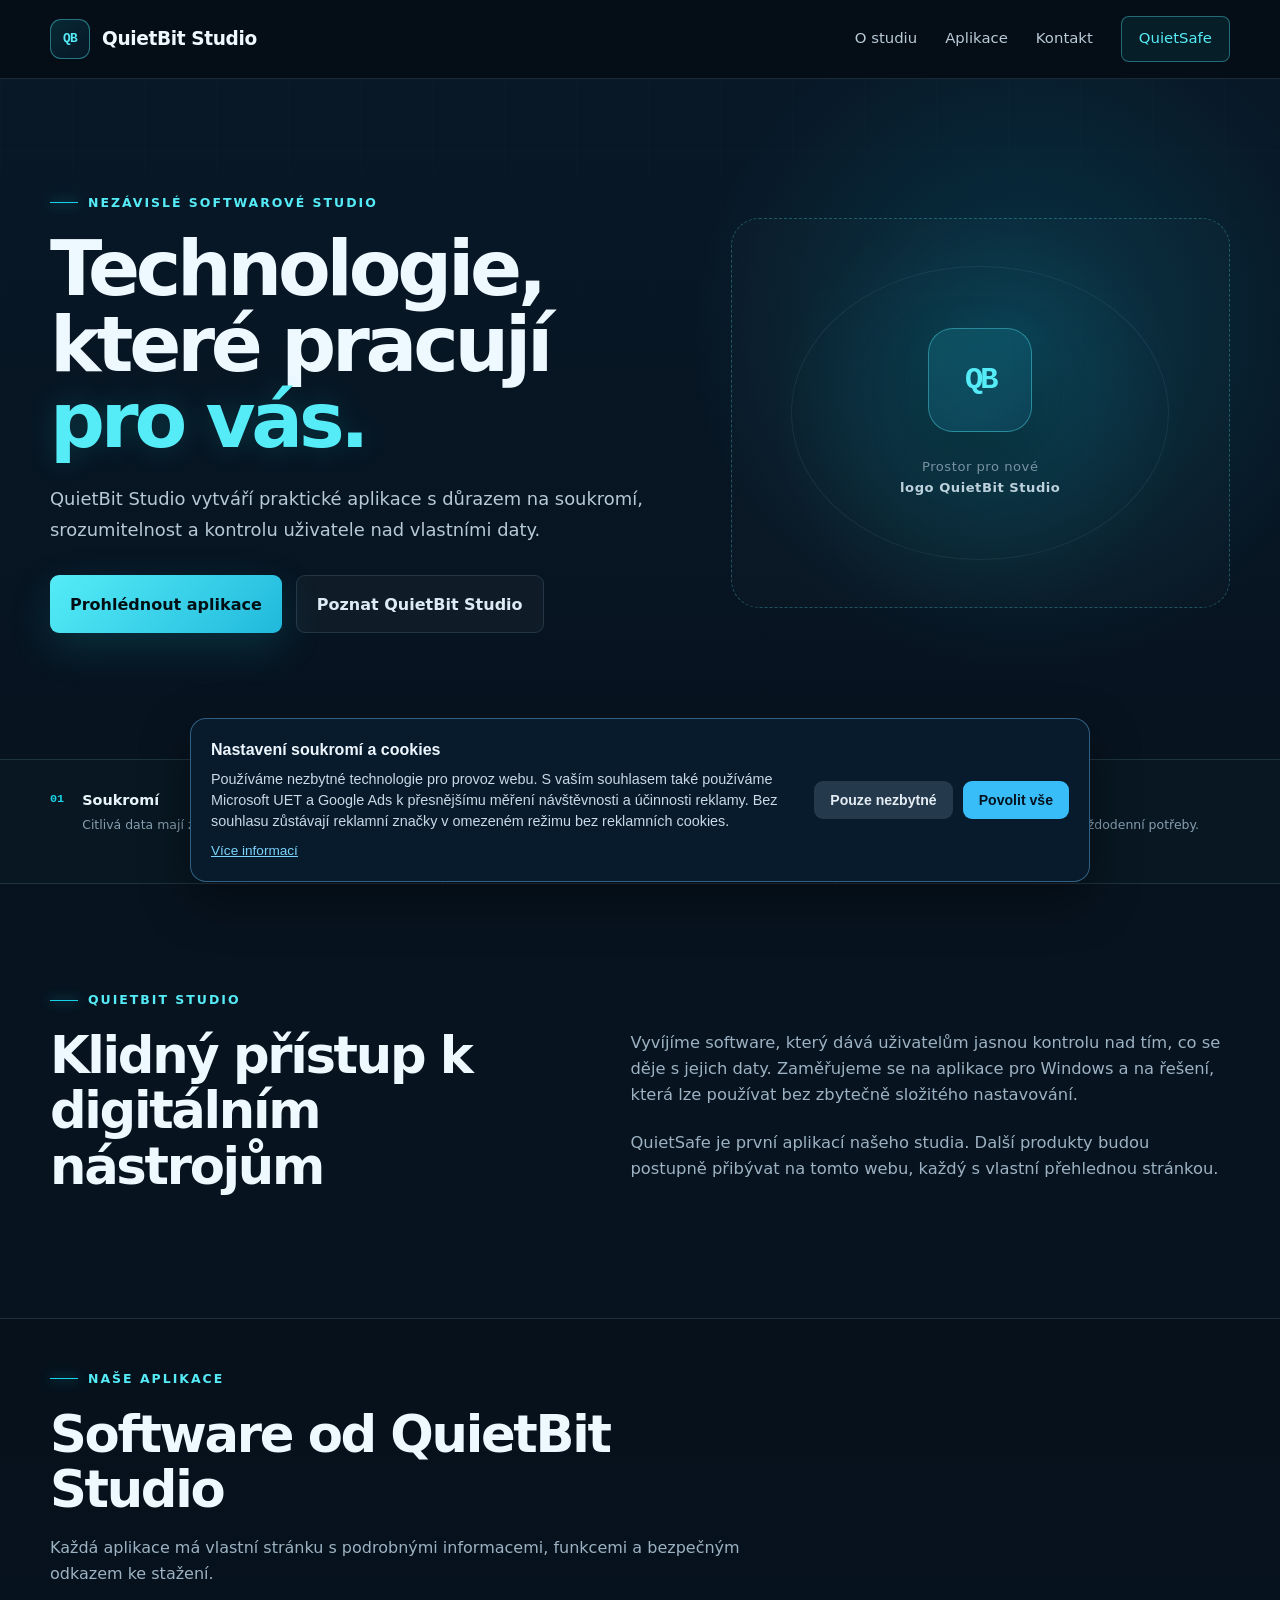
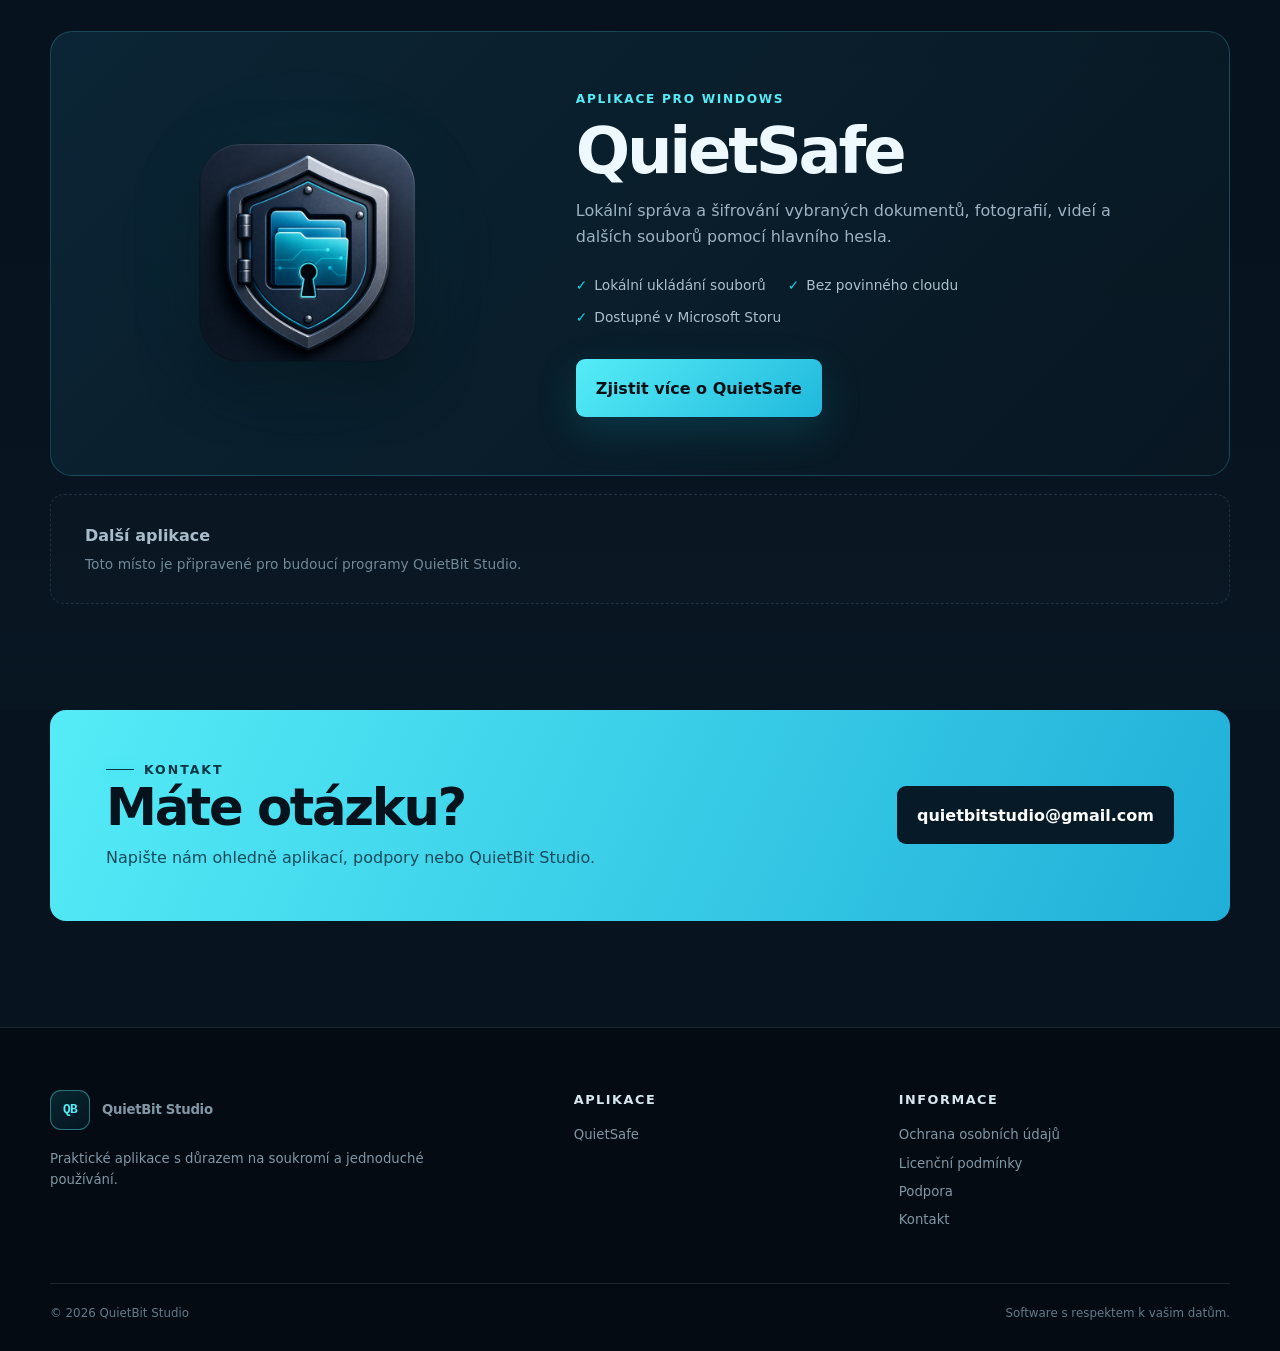
==== commit e4a2885f: "Scope product logo sizing to studio homepage" ====
--- a/index.html
+++ b/index.html
@@ -31,7 +31,7 @@
   <meta name="theme-color" content="#07131f">
   <link rel="icon" type="image/png" sizes="96x96" href="/favicon-96x96.png">
   <link rel="apple-touch-icon" sizes="180x180" href="/apple-touch-icon.png">
-  <link rel="stylesheet" href="styles.css">
+  <link rel="stylesheet" href="styles.css?v=20260724-2">
   <link rel="stylesheet" href="uet-consent.css">
   <script src="uet-consent.js"></script>
   <script type="application/ld+json">
--- a/styles.css
+++ b/styles.css
@@ -125,7 +125,7 @@
 .studio-hero h1 { max-width: 780px; }
 .studio-identity { position: relative; min-height: 390px; display: grid; place-items: center; align-content: center; gap: 24px; border: 1px dashed rgba(85, 236, 247, .28); border-radius: 28px; background: radial-gradient(circle, rgba(25, 212, 230, .11), transparent 66%), rgba(255,255,255,.015); }
 .studio-identity::before { content: ""; position: absolute; inset: 12%; border: 1px solid rgba(151, 199, 225, .09); border-radius: 50%; }
-.studio-mark-large { position: relative; width: 150px; height: 150px; display: grid; place-items: center; border: 1px solid rgba(85, 236, 247, .4); border-radius: 36px; color: var(--cyan-2); background: linear-gradient(145deg, rgba(25, 212, 230, .15), rgba(34, 132, 216, .07)); box-shadow: 0 30px 70px rgba(0,0,0,.3), 0 0 50px rgba(25,212,230,.08); font-family: ui-monospace, SFMono-Regular, Menlo, monospace; font-size: 2.7rem; font-weight: 800; letter-spacing: -.1em; }
+.studio-mark-large { position: relative; width: 104px; height: 104px; display: grid; place-items: center; border: 1px solid rgba(85, 236, 247, .4); border-radius: 25px; color: var(--cyan-2); background: linear-gradient(145deg, rgba(25, 212, 230, .15), rgba(34, 132, 216, .07)); box-shadow: 0 24px 55px rgba(0,0,0,.3), 0 0 38px rgba(25,212,230,.08); font-family: ui-monospace, SFMono-Regular, Menlo, monospace; font-size: 1.9rem; font-weight: 800; letter-spacing: -.1em; }
 .studio-identity p { position: relative; margin: 0; color: #7892a3; text-align: center; font-size: .82rem; letter-spacing: .04em; }
 .studio-identity strong { color: #bcd1dc; font-weight: 650; }
 .studio-about { display: grid; grid-template-columns: .9fr 1.1fr; gap: 90px; align-items: start; }
@@ -133,10 +133,10 @@
 .studio-about-copy { padding-top: 40px; color: var(--muted); font-size: 1.02rem; }
 .studio-about-copy p { margin-bottom: 22px; }
 .apps-section { padding-top: 50px; border-top: 1px solid var(--line); background: linear-gradient(180deg, rgba(2, 10, 17, .28), rgba(13, 35, 50, .16)); }
-.product-card { display: grid; grid-template-columns: .8fr 1.2fr; gap: 70px; align-items: center; padding: 58px; border: 1px solid rgba(85, 236, 247, .2); border-radius: 22px; background: linear-gradient(135deg, rgba(13, 42, 59, .8), rgba(8, 23, 34, .85)); }
-.product-visual { position: relative; display: grid; place-items: center; }
-.product-visual::before { content: ""; position: absolute; width: 70%; aspect-ratio: 1; border-radius: 50%; background: rgba(25, 212, 230, .14); filter: blur(55px); }
-.product-visual img { position: relative; width: min(100%, 330px); filter: drop-shadow(0 28px 38px rgba(0,0,0,.34)); }
+.studio-page .product-card { display: grid; grid-template-columns: .8fr 1.2fr; gap: 70px; align-items: center; padding: 58px; border: 1px solid rgba(85, 236, 247, .2); border-radius: 22px; background: linear-gradient(135deg, rgba(13, 42, 59, .8), rgba(8, 23, 34, .85)); }
+.studio-page .product-visual { position: relative; display: grid; place-items: center; width: 100%; max-width: 240px; margin-inline: auto; }
+.studio-page .product-visual::before { content: ""; position: absolute; width: 70%; aspect-ratio: 1; border-radius: 50%; background: rgba(25, 212, 230, .14); filter: blur(55px); }
+.studio-page .product-visual img { position: relative; display: block; width: 220px !important; max-width: 100% !important; height: auto !important; max-height: 220px; object-fit: contain; filter: drop-shadow(0 22px 30px rgba(0,0,0,.32)); }
 .product-label { margin-bottom: 10px; color: var(--cyan-2); font-size: .76rem; font-weight: 800; text-transform: uppercase; letter-spacing: .14em; }
 .product-copy h3 { margin-bottom: 15px; font-size: clamp(2.4rem, 5vw, 4.3rem); line-height: 1; letter-spacing: -.05em; }
 .product-copy > p:not(.product-label) { max-width: 600px; color: var(--muted); }
@@ -166,8 +166,9 @@
   .studio-identity { min-height: 330px; }
   .studio-about { grid-template-columns: 1fr; gap: 0; }
   .studio-about-copy { padding-top: 0; }
-  .product-card { grid-template-columns: 1fr; gap: 35px; }
-  .product-visual img { max-width: 280px; }
+  .studio-page .product-card { grid-template-columns: 1fr; gap: 35px; }
+  .studio-page .product-visual { max-width: 200px; }
+  .studio-page .product-visual img { width: 190px !important; max-height: 190px; }
 }
 
 @media (max-width: 620px) {
@@ -194,8 +195,10 @@
   .footer-bottom { flex-direction: column; }
   .studio-hero-grid { min-height: auto; padding-block: 68px 60px; gap: 42px; }
   .studio-identity { min-height: 270px; }
-  .studio-mark-large { width: 120px; height: 120px; border-radius: 28px; font-size: 2.2rem; }
-  .product-card { padding: 32px 24px; }
+  .studio-mark-large { width: 84px; height: 84px; border-radius: 20px; font-size: 1.55rem; }
+  .studio-page .product-card { padding: 32px 24px; }
+  .studio-page .product-visual { max-width: 170px; }
+  .studio-page .product-visual img { width: 160px !important; max-height: 160px; }
   .product-points { display: grid; }
 }
 
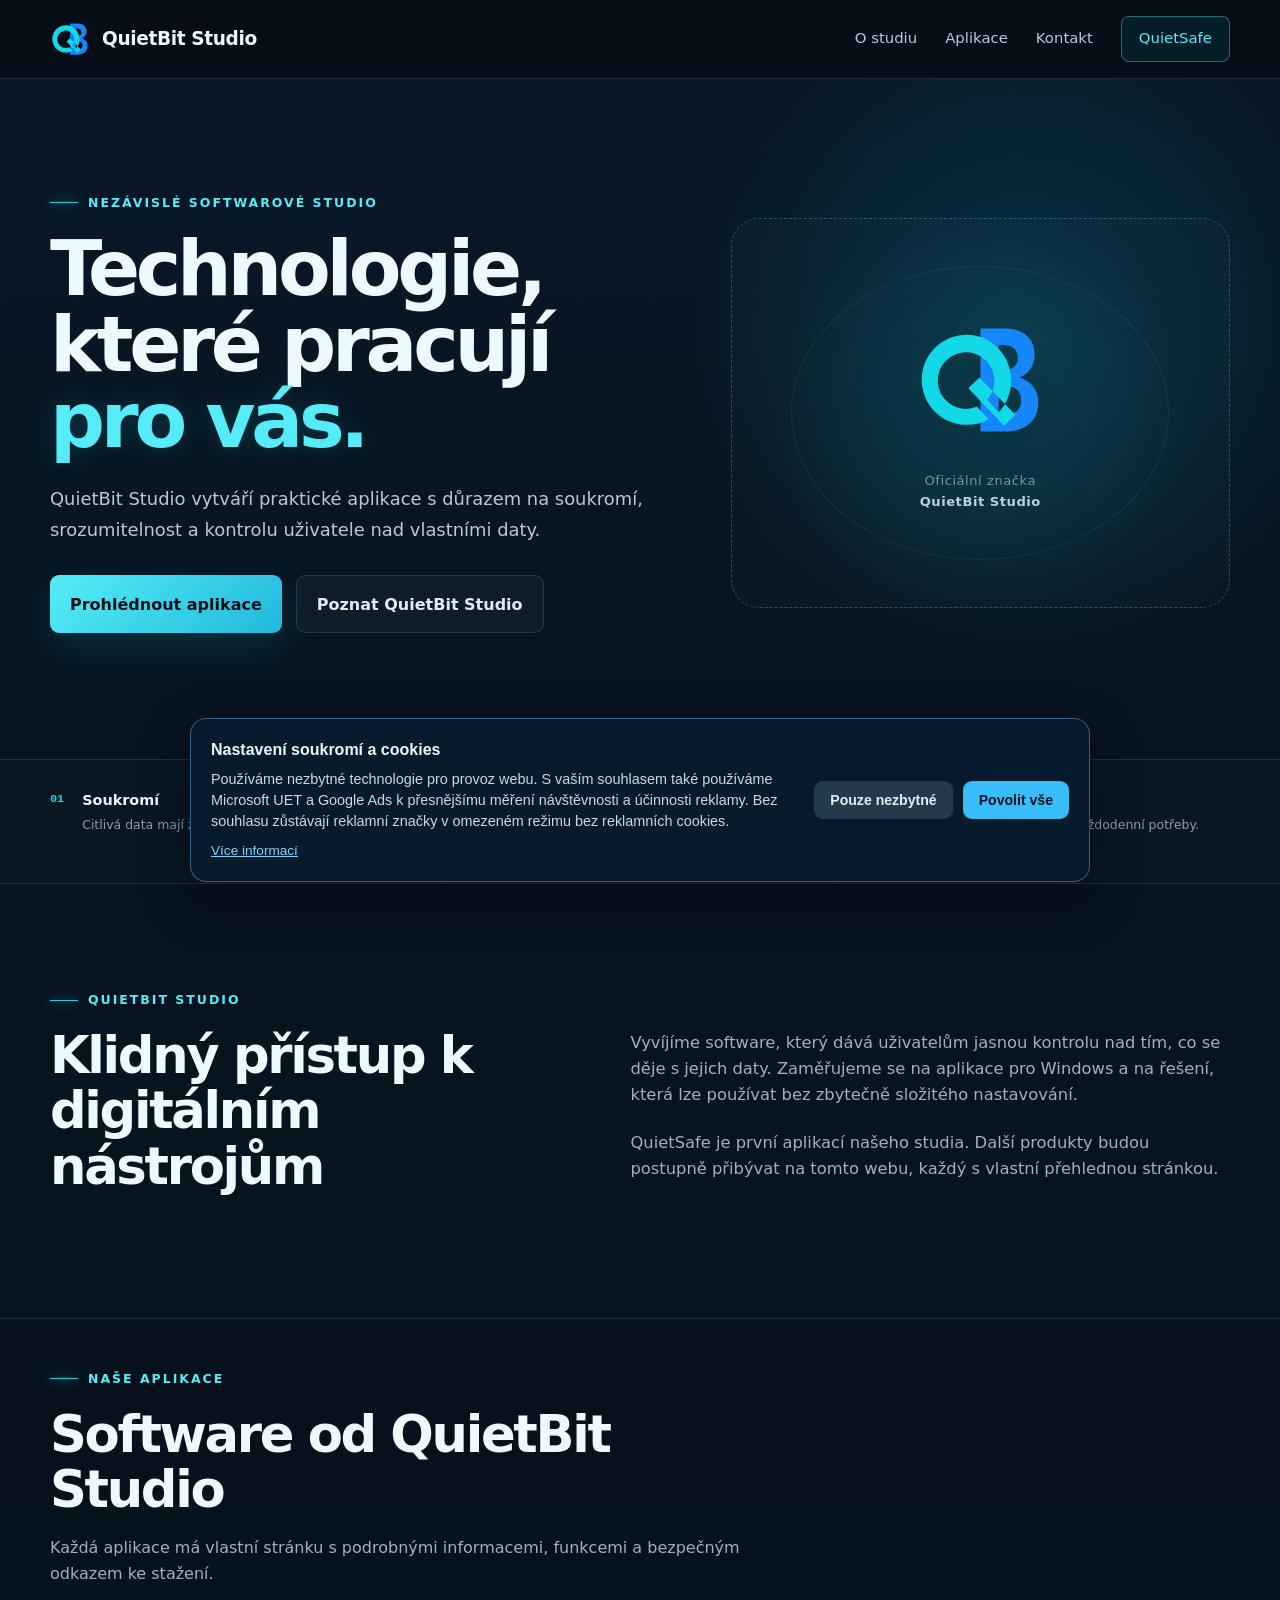
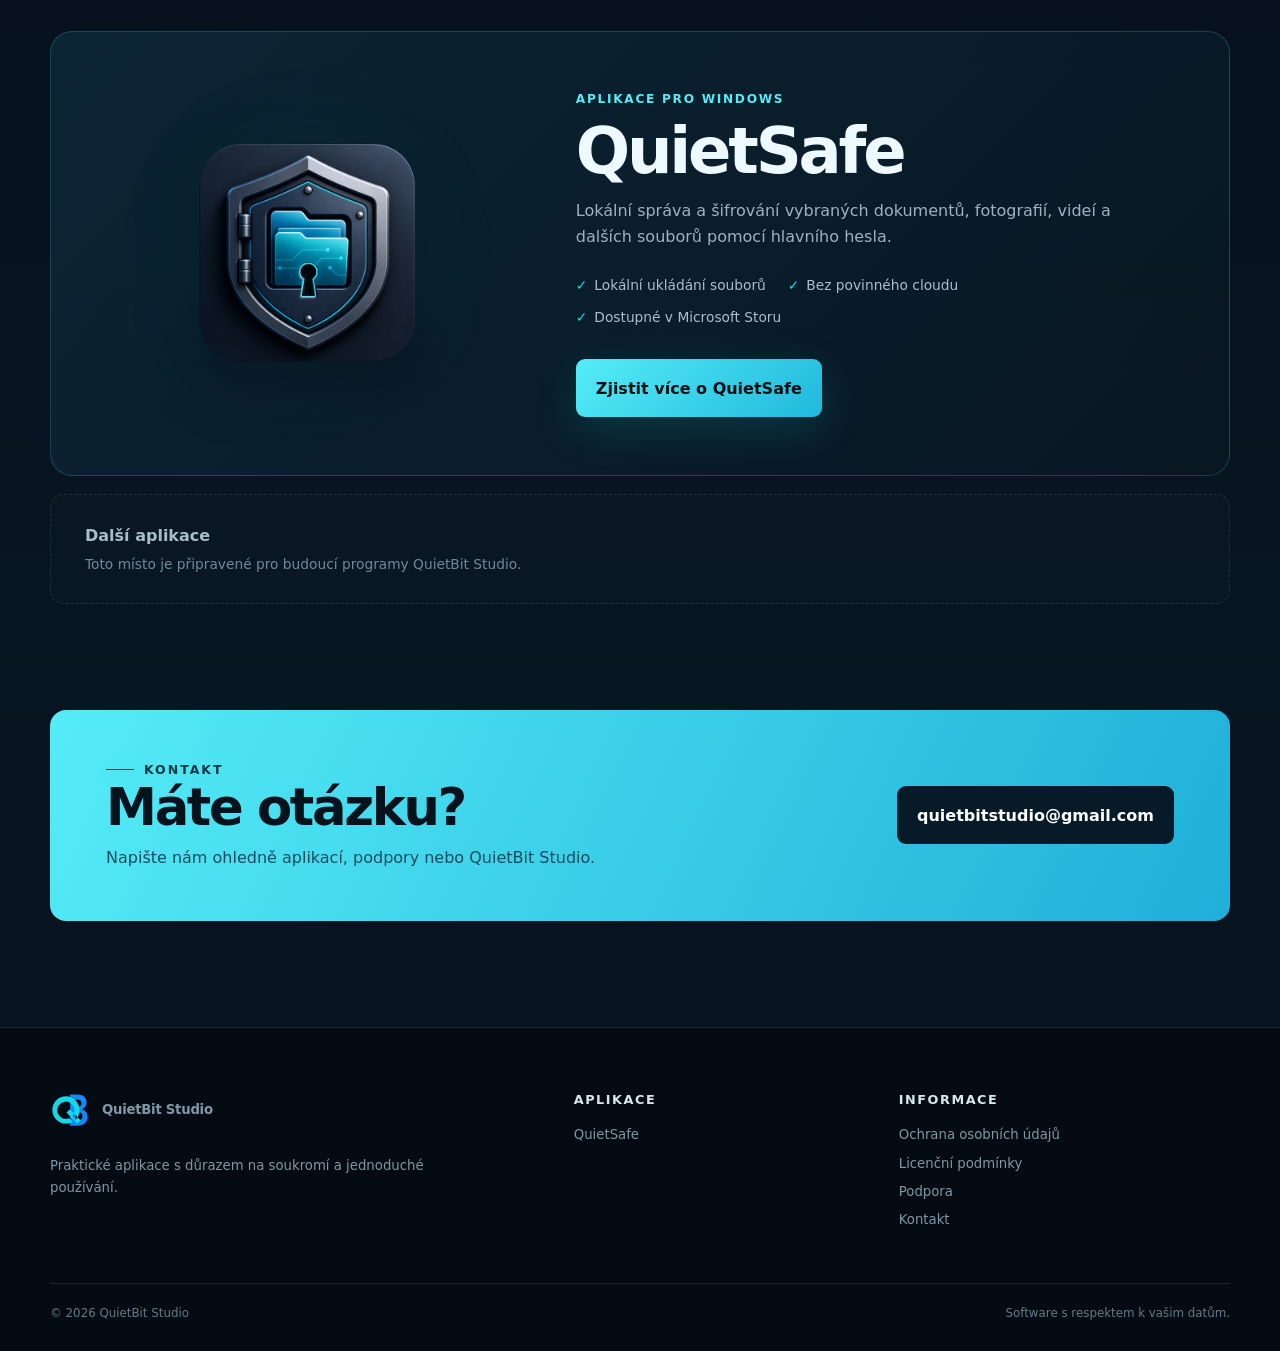
==== commit 064ff253: "Add official QuietBit Studio logo" ====
--- a/index.html
+++ b/index.html
@@ -27,11 +27,11 @@
   <meta property="og:title" content="QuietBit Studio">
   <meta property="og:description" content="Praktické aplikace s důrazem na soukromí a jednoduché používání.">
   <meta property="og:url" content="https://quietbitstudio.cz/">
-  <meta property="og:image" content="https://quietbitstudio.cz/assets/quietsafe-cover.png">
+  <meta property="og:image" content="https://quietbitstudio.cz/assets/quietbit-studio-google-1200.png">
   <meta name="theme-color" content="#07131f">
   <link rel="icon" type="image/png" sizes="96x96" href="/favicon-96x96.png">
   <link rel="apple-touch-icon" sizes="180x180" href="/apple-touch-icon.png">
-  <link rel="stylesheet" href="styles.css?v=20260724-2">
+  <link rel="stylesheet" href="styles.css?v=20260724-3">
   <link rel="stylesheet" href="uet-consent.css">
   <script src="uet-consent.js"></script>
   <script type="application/ld+json">
@@ -41,7 +41,8 @@
     "name": "QuietBit Studio",
     "url": "https://quietbitstudio.cz/",
     "email": "quietbitstudio@gmail.com",
-    "description": "Vývoj praktických aplikací s důrazem na soukromí, lokální zpracování dat a jednoduché používání."
+    "description": "Vývoj praktických aplikací s důrazem na soukromí, lokální zpracování dat a jednoduché používání.",
+    "logo": "https://quietbitstudio.cz/assets/quietbit-studio-google-1200.png"
   }
   </script>
 </head>
@@ -50,7 +51,7 @@
   <header class="site-header">
     <div class="container nav-wrap">
       <a class="brand studio-brand" href="#top" aria-label="QuietBit Studio – úvod">
-        <span class="studio-logo-placeholder" aria-hidden="true">QB</span>
+        <img class="studio-logo" src="assets/quietbit-studio-mark.svg" alt="" width="40" height="40">
         <span>QuietBit Studio</span>
       </a>
       <nav aria-label="Hlavní navigace">
@@ -74,9 +75,9 @@
             <a class="button secondary" href="#studio">Poznat QuietBit Studio</a>
           </div>
         </div>
-        <div class="studio-identity" aria-label="Místo připravené pro budoucí logo QuietBit Studio">
-          <div class="studio-mark-large">QB</div>
-          <p>Prostor pro nové<br><strong>logo QuietBit Studio</strong></p>
+        <div class="studio-identity" aria-label="Logo QuietBit Studio">
+          <img class="studio-mark-large" src="assets/quietbit-studio-mark.svg" alt="Propojený monogram písmen Q a B – logo QuietBit Studio" width="512" height="512">
+          <p>Oficiální značka<br><strong>QuietBit Studio</strong></p>
         </div>
       </div>
     </section>
@@ -147,7 +148,7 @@
   <footer>
     <div class="container footer-grid">
       <div class="footer-brand">
-        <a class="brand studio-brand" href="#top"><span class="studio-logo-placeholder" aria-hidden="true">QB</span><span>QuietBit Studio</span></a>
+        <a class="brand studio-brand" href="#top"><img class="studio-logo" src="assets/quietbit-studio-mark.svg" alt="" width="40" height="40"><span>QuietBit Studio</span></a>
         <p>Praktické aplikace s důrazem na soukromí a jednoduché používání.</p>
       </div>
       <div><h3>Aplikace</h3><a href="/quietsafe/">QuietSafe</a></div>
--- a/styles.css
+++ b/styles.css
@@ -120,12 +120,12 @@
 .footer-brand p { max-width: 390px; margin-top: 18px; }
 .footer-bottom { display: flex; justify-content: space-between; gap: 20px; padding-block: 20px 28px; border-top: 1px solid var(--line); color: #647b8a; font-size: .74rem; }
 
-.studio-logo-placeholder { width: 40px; height: 40px; display: grid; place-items: center; flex: 0 0 auto; border: 1px solid rgba(85, 236, 247, .42); border-radius: 11px; color: var(--cyan-2); background: linear-gradient(145deg, rgba(25, 212, 230, .14), rgba(34, 132, 216, .08)); font-family: ui-monospace, SFMono-Regular, Menlo, monospace; font-size: .8rem; letter-spacing: -.05em; }
+.studio-logo { width: 40px; height: 40px; flex: 0 0 auto; object-fit: contain; }
 .studio-hero-grid { position: relative; min-height: 680px; display: grid; grid-template-columns: 1.1fr .9fr; align-items: center; gap: 70px; padding-block: 80px 92px; }
 .studio-hero h1 { max-width: 780px; }
 .studio-identity { position: relative; min-height: 390px; display: grid; place-items: center; align-content: center; gap: 24px; border: 1px dashed rgba(85, 236, 247, .28); border-radius: 28px; background: radial-gradient(circle, rgba(25, 212, 230, .11), transparent 66%), rgba(255,255,255,.015); }
 .studio-identity::before { content: ""; position: absolute; inset: 12%; border: 1px solid rgba(151, 199, 225, .09); border-radius: 50%; }
-.studio-mark-large { position: relative; width: 104px; height: 104px; display: grid; place-items: center; border: 1px solid rgba(85, 236, 247, .4); border-radius: 25px; color: var(--cyan-2); background: linear-gradient(145deg, rgba(25, 212, 230, .15), rgba(34, 132, 216, .07)); box-shadow: 0 24px 55px rgba(0,0,0,.3), 0 0 38px rgba(25,212,230,.08); font-family: ui-monospace, SFMono-Regular, Menlo, monospace; font-size: 1.9rem; font-weight: 800; letter-spacing: -.1em; }
+.studio-mark-large { position: relative; width: 132px; height: 132px; object-fit: contain; filter: drop-shadow(0 24px 35px rgba(0,0,0,.3)); }
 .studio-identity p { position: relative; margin: 0; color: #7892a3; text-align: center; font-size: .82rem; letter-spacing: .04em; }
 .studio-identity strong { color: #bcd1dc; font-weight: 650; }
 .studio-about { display: grid; grid-template-columns: .9fr 1.1fr; gap: 90px; align-items: start; }
@@ -195,7 +195,7 @@
   .footer-bottom { flex-direction: column; }
   .studio-hero-grid { min-height: auto; padding-block: 68px 60px; gap: 42px; }
   .studio-identity { min-height: 270px; }
-  .studio-mark-large { width: 84px; height: 84px; border-radius: 20px; font-size: 1.55rem; }
+  .studio-mark-large { width: 108px; height: 108px; }
   .studio-page .product-card { padding: 32px 24px; }
   .studio-page .product-visual { max-width: 170px; }
   .studio-page .product-visual img { width: 160px !important; max-height: 160px; }
